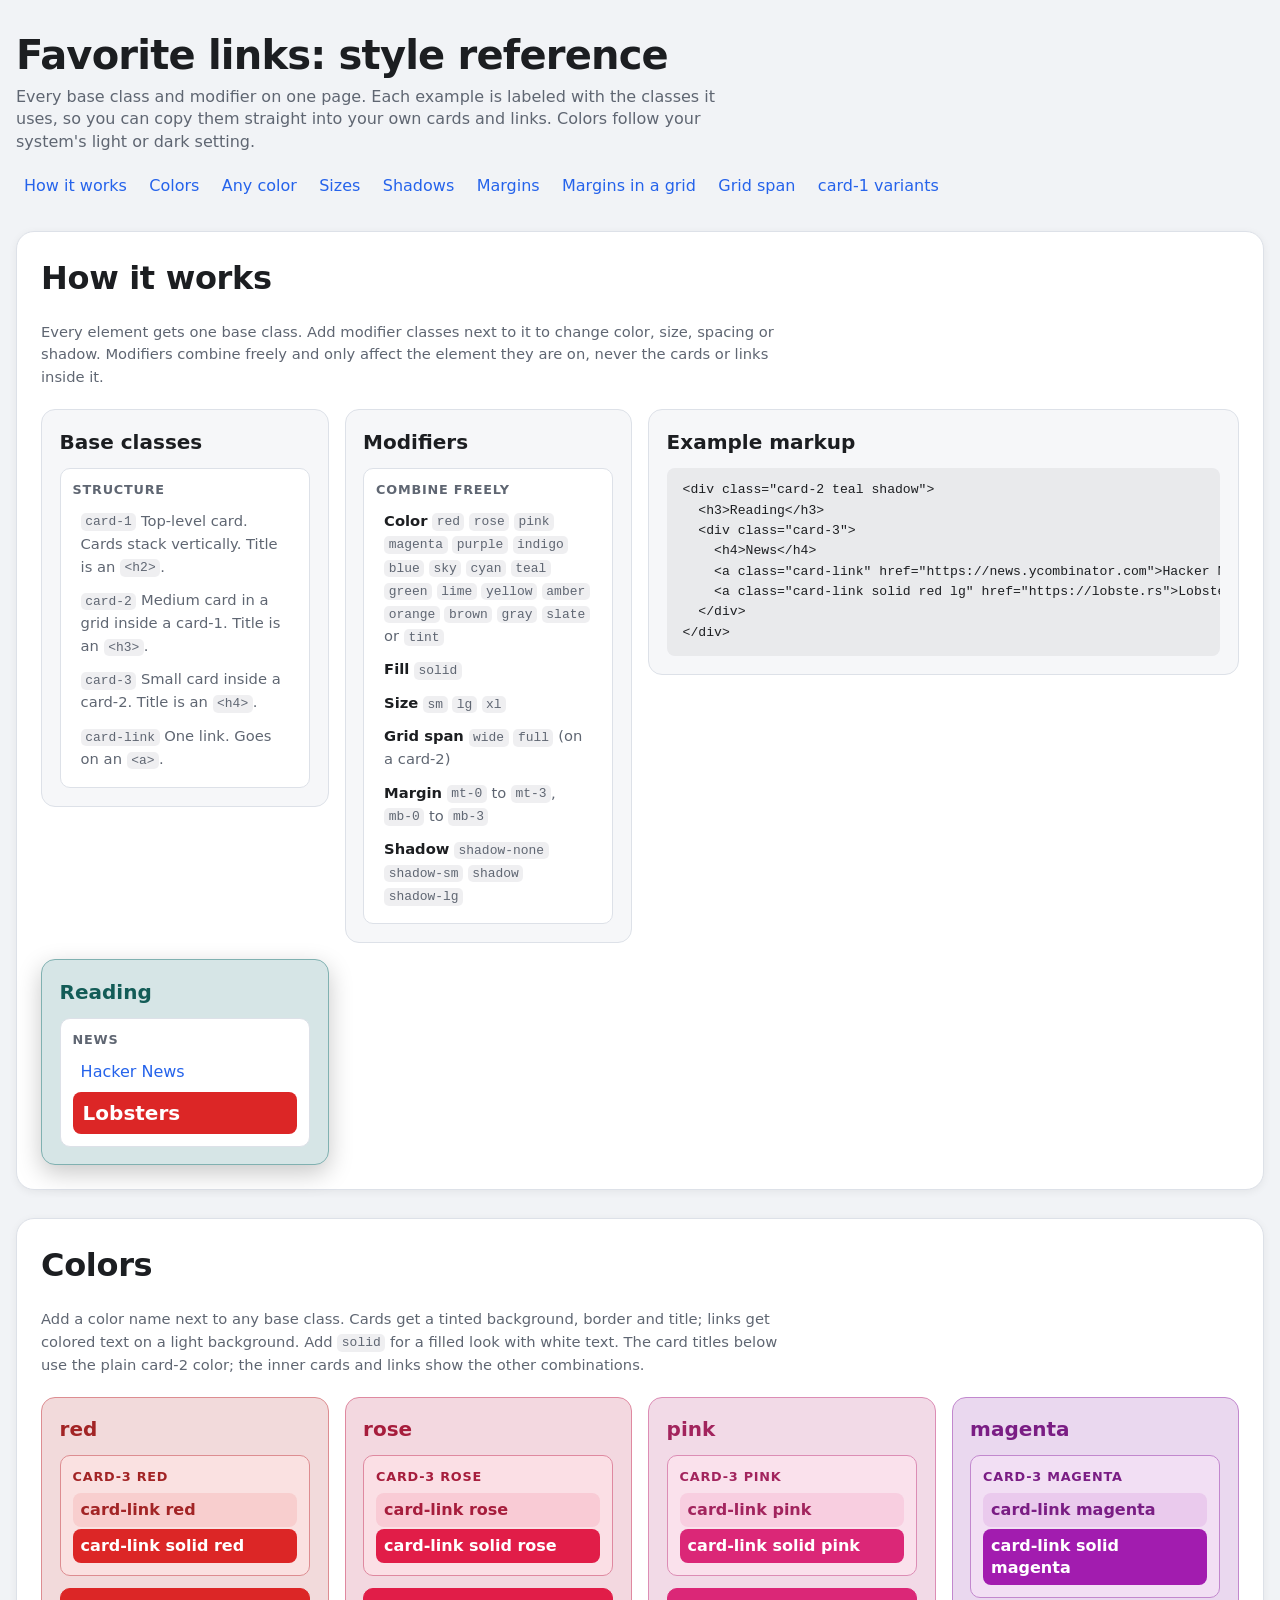
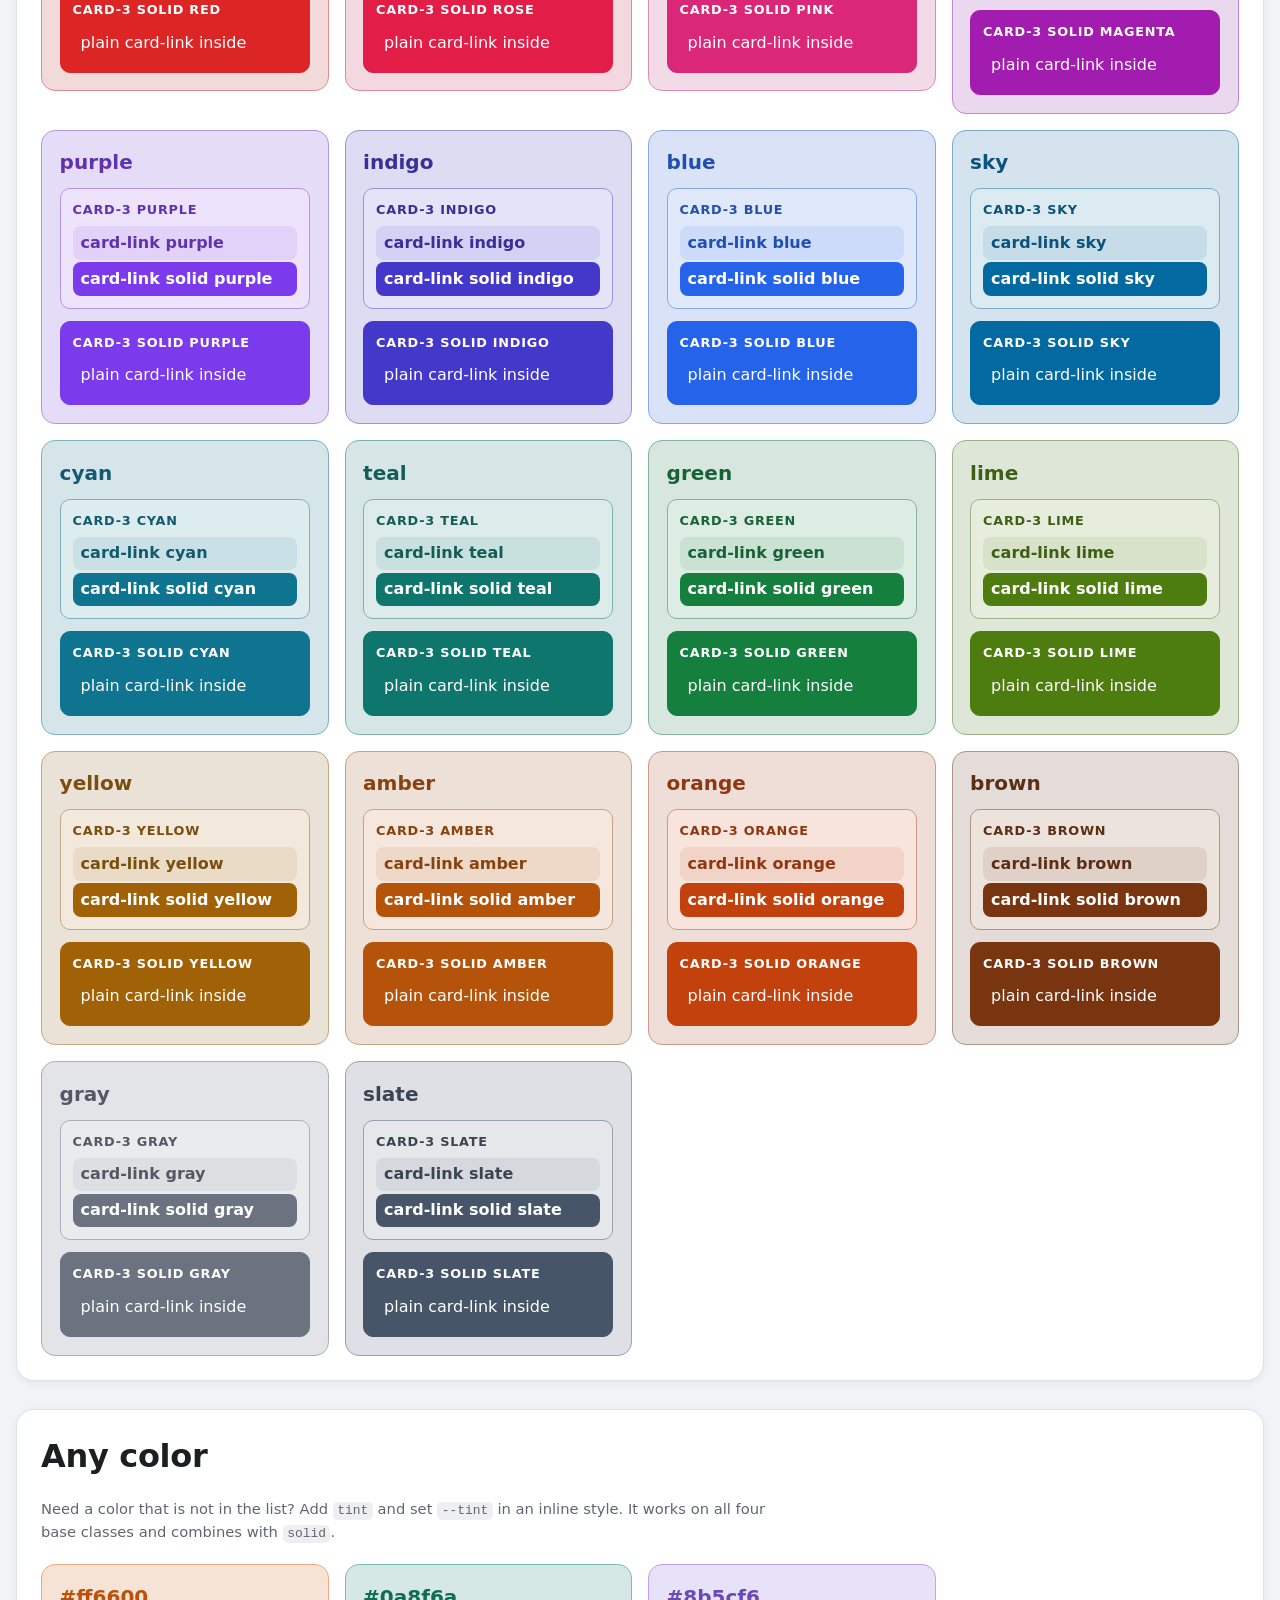
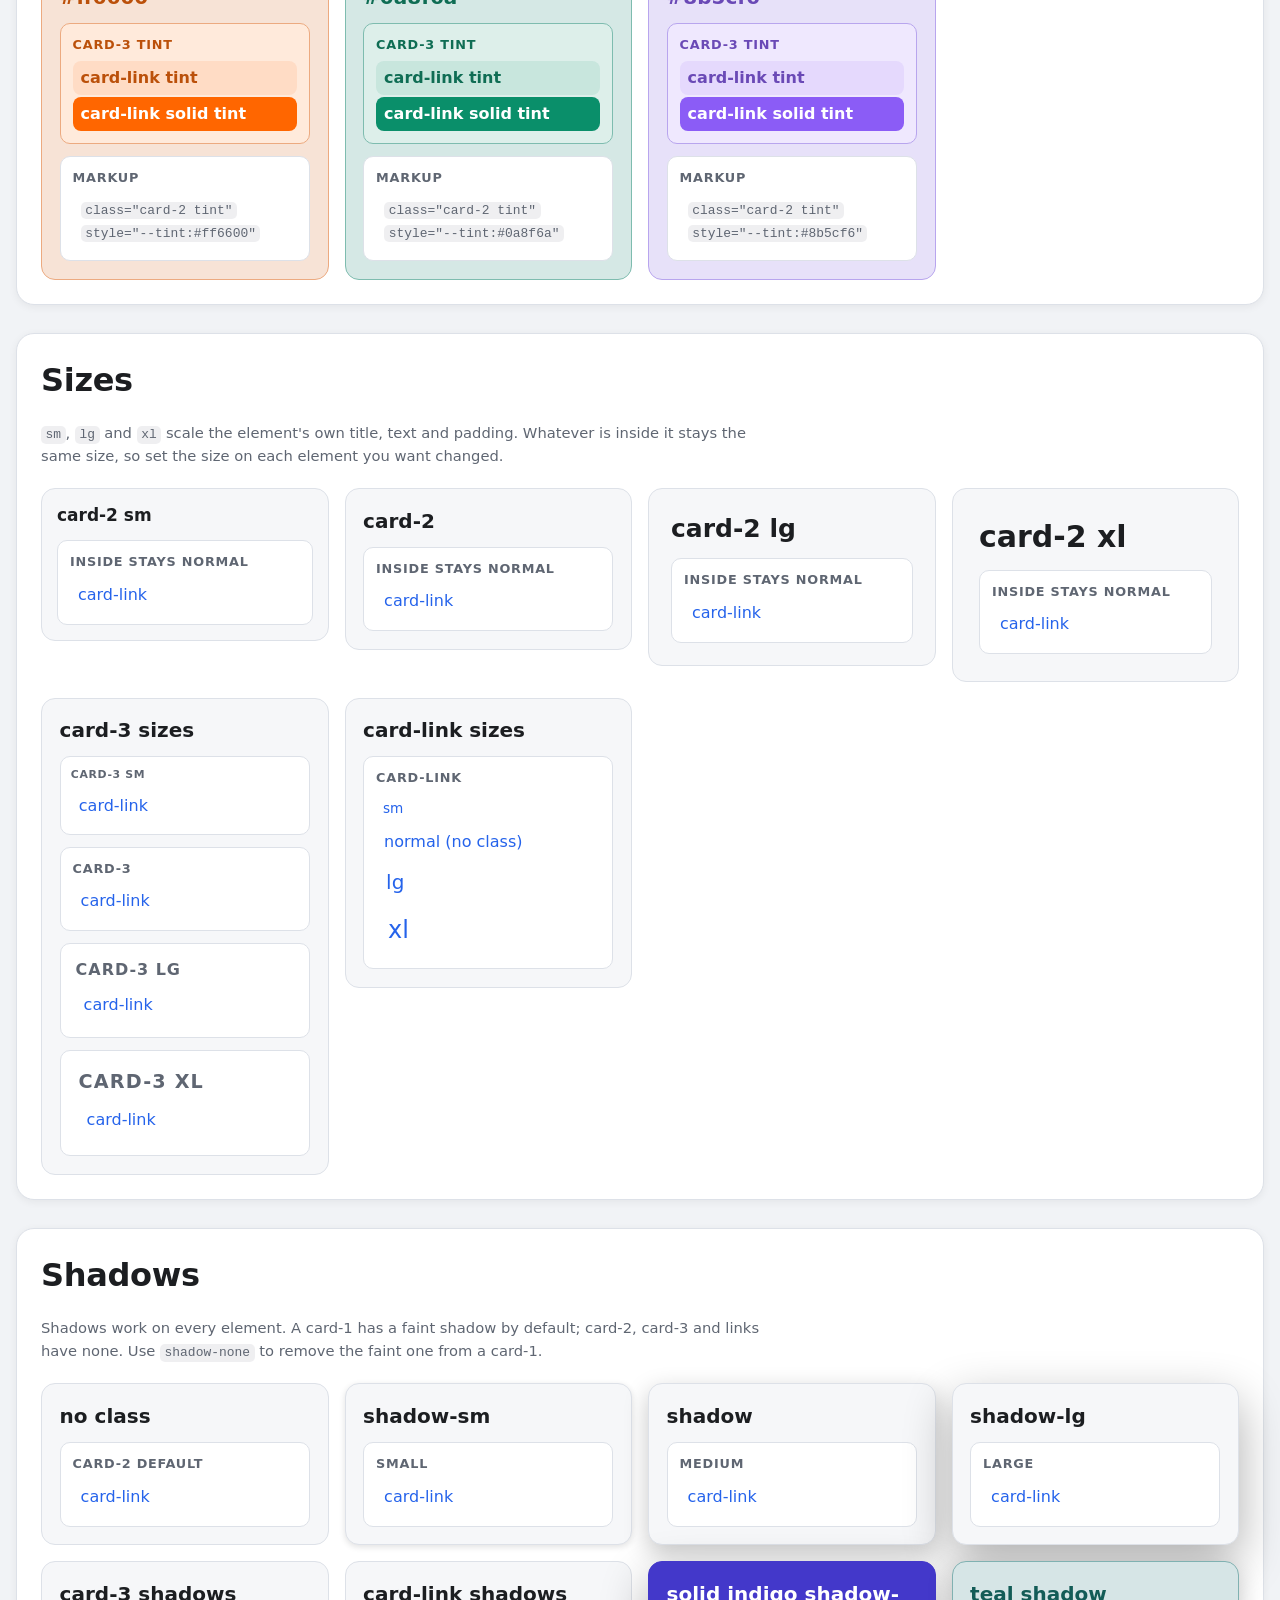
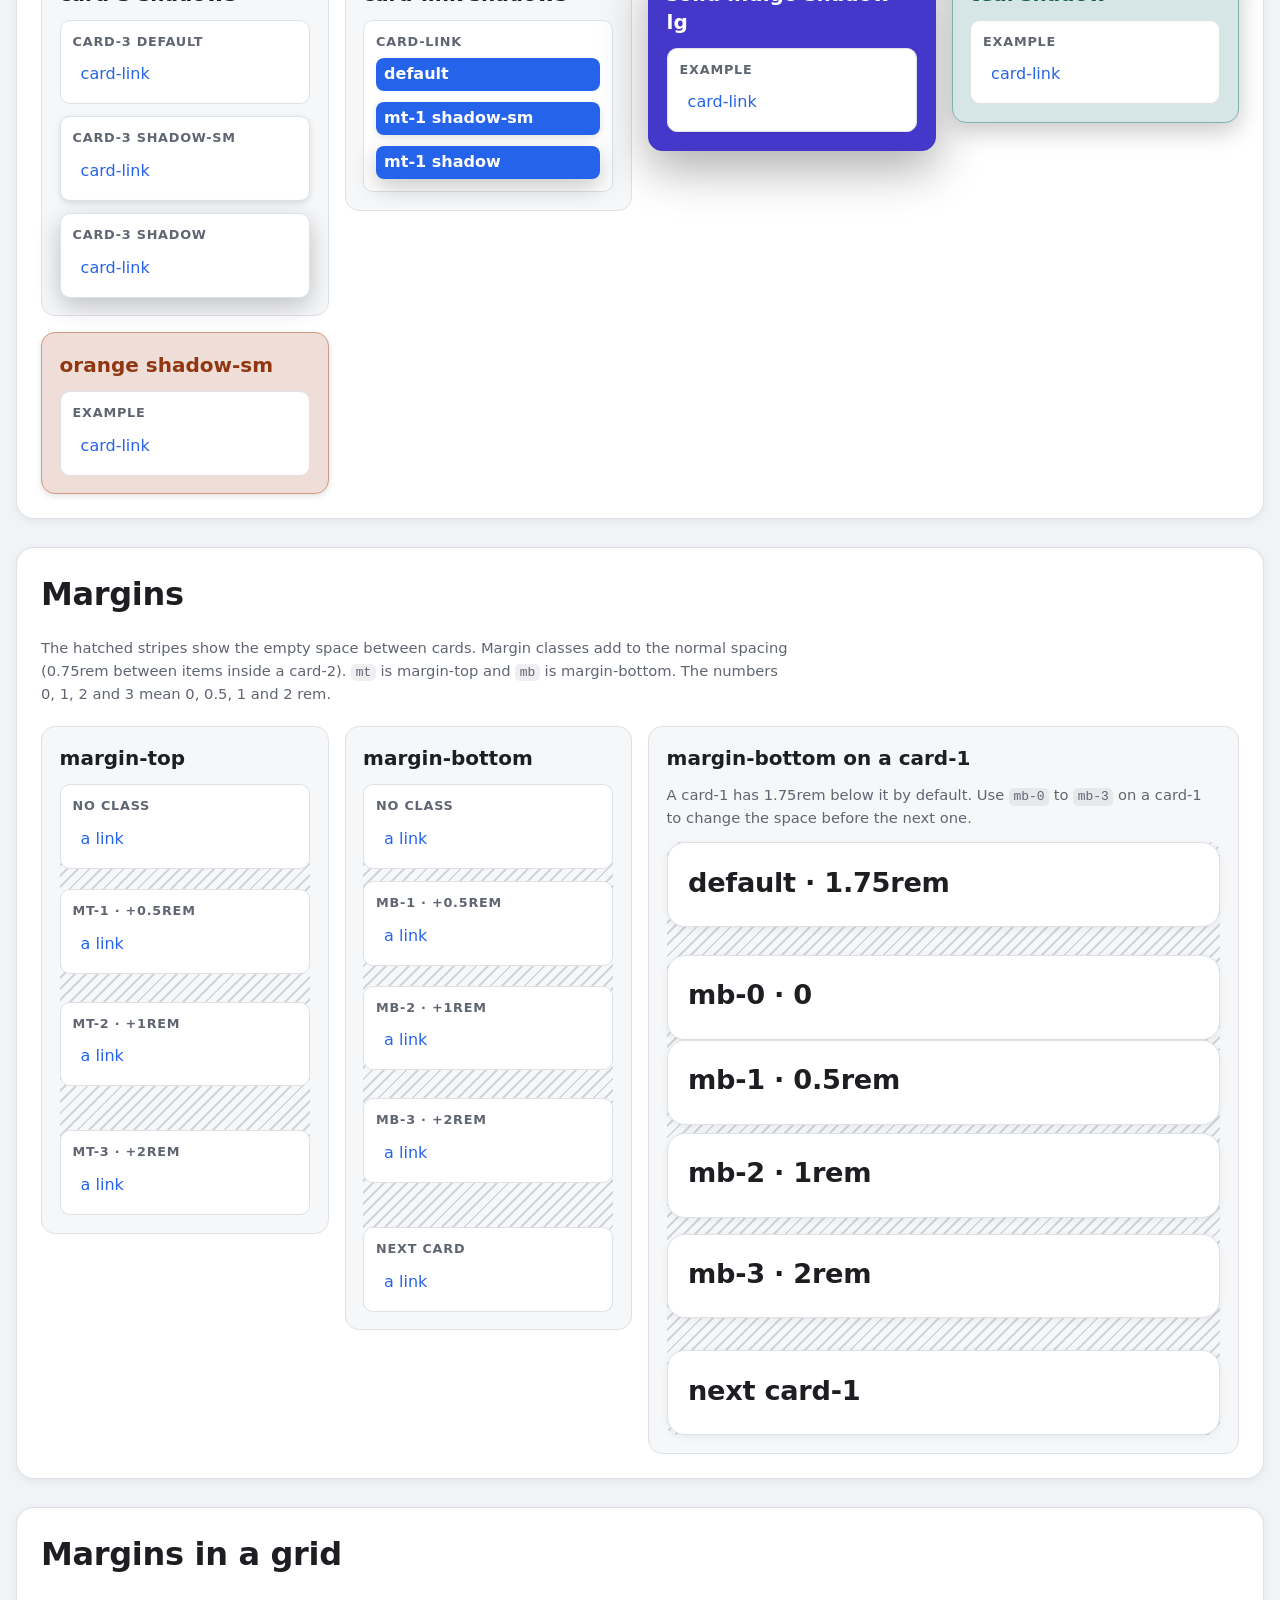
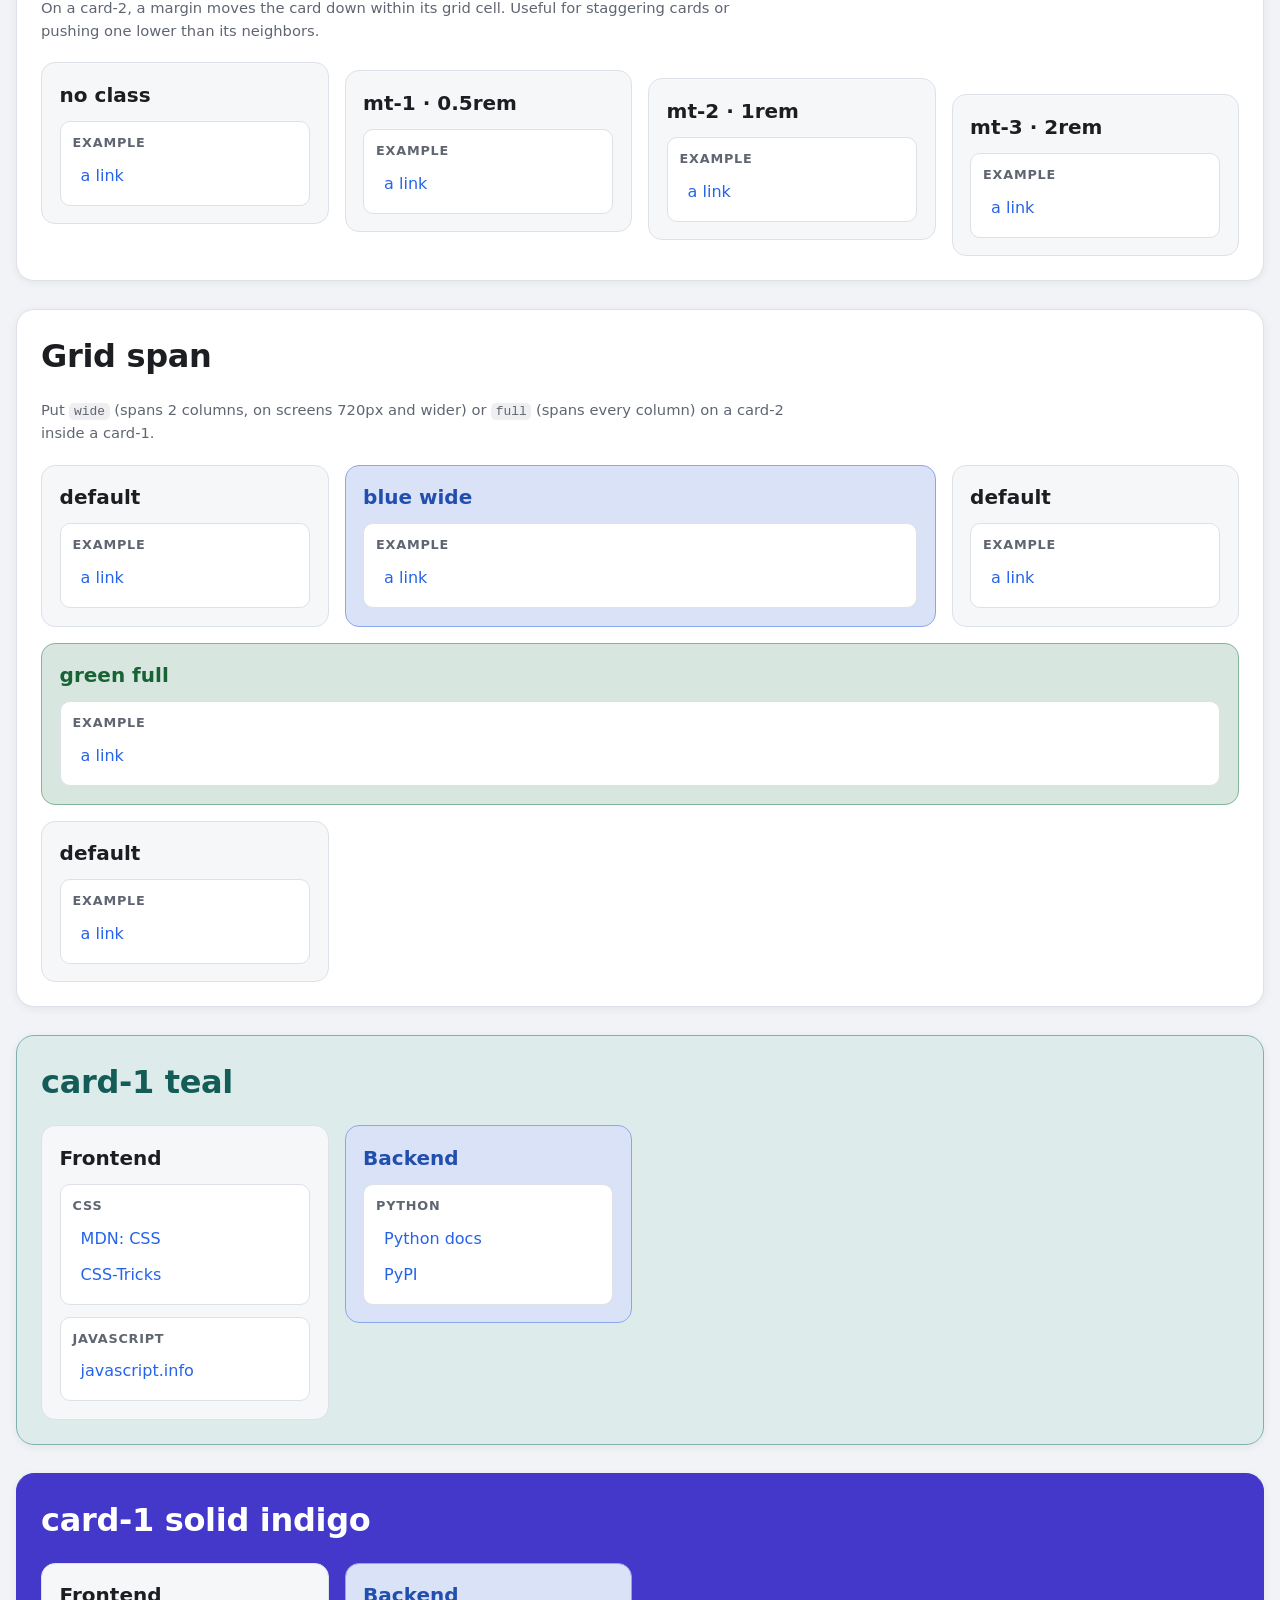
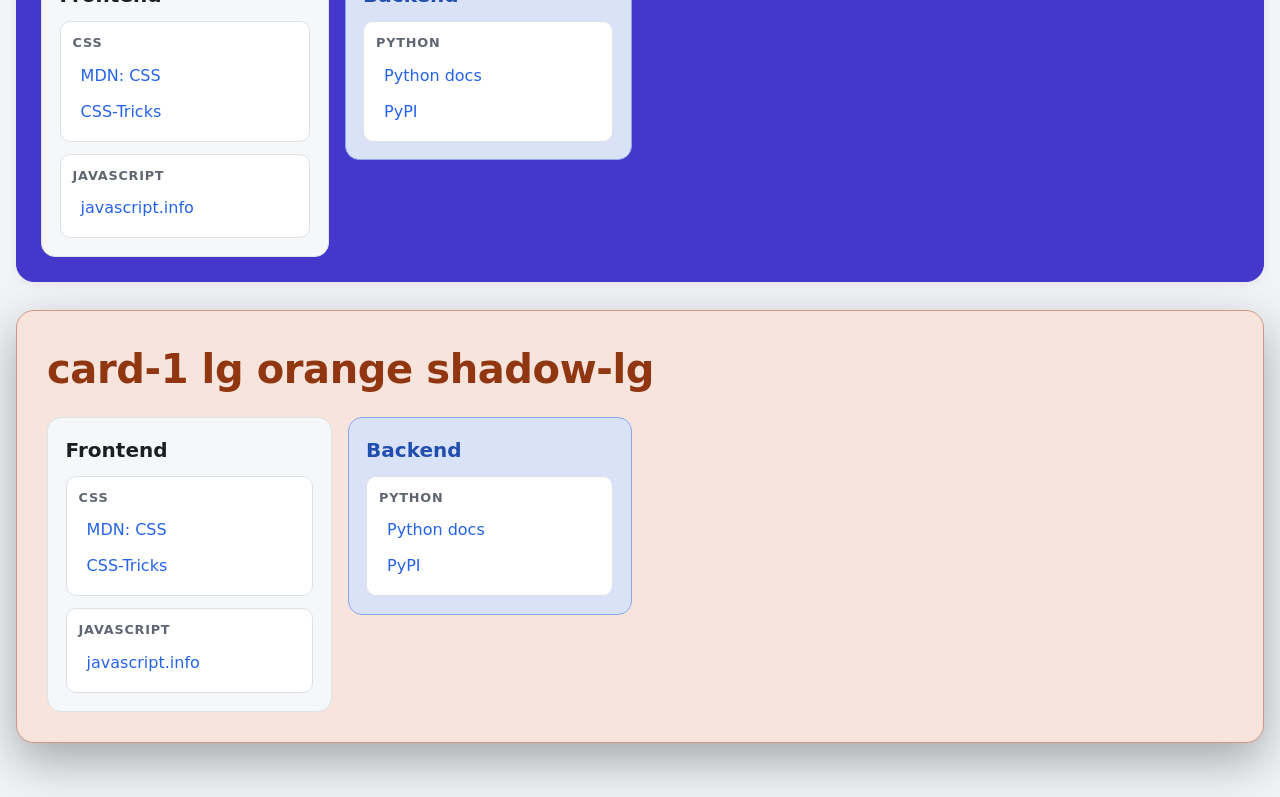
==== favorite-links-reference.html @ 11bfa33e "Initial files" ====
<!DOCTYPE html>
<html lang="en">
<head>
  <meta charset="utf-8">
  <meta name="viewport" content="width=device-width, initial-scale=1">
  <title>Favorite Links: Style Reference</title>

  <style>
    /* ==========================================================
       Favorite links
       ----------------------------------------------------------
       BASE CLASSES
         .card-1     big card, stacked vertically, large title
         .card-2     medium card, in a grid inside a .card-1
         .card-3     small card, inside a .card-2
         .card-link  an individual link (put it on an <a>)

       Titles are plain headings placed directly inside each card:
         .card-1 > h2     .card-2 > h3     .card-3 > h4

       MODIFIERS: add them next to a base class (work on all 4
       base classes unless noted; combine as many as you like)

         Color    red rose pink magenta purple indigo blue sky cyan teal
                  green lime yellow amber orange brown gray slate
                  or "tint" plus style="--tint:#ff6600" for any color
         Fill     solid       filled with the color, white text
         Size     sm lg xl    scales the element's own text/padding
                              (not the things inside it)
         Layout   wide        spans 2 grid columns  (.card-2)
                  full        spans all grid columns (.card-2)
         Margin   mt-0 mt-1 mt-2 mt-3    margin-top    (0 / .5 / 1 / 2 rem)
                  mb-0 mb-1 mb-2 mb-3    margin-bottom
         Shadow   shadow-sm shadow shadow-lg    small / medium / large drop shadow
                  shadow-none                   removes the shadow (card-1 has a faint one)

       Examples:
         <div class="card-2 green wide"> ... </div>
         <a class="card-link red solid lg" href="...">Link</a>
         <a class="card-link tint" style="--tint:#ff6600" href="...">Link</a>
       ========================================================== */

    :root {
      --page-bg: #f1f3f6;
      --text: #1c1e21;
      --muted: #5f6672;
      --accent: #2563eb;          /* link color */
      --accent-solid: #2563eb;    /* default fill color for .solid */

      --card-1-bg: #ffffff;
      --card-2-bg: #f6f7f9;
      --card-3-bg: #ffffff;
      --border: #dde1e8;

      --radius: 14px;
      --gap: 1rem;
      --shadow-k: 1;              /* shadow strength (raised in dark mode) */
    }

    @media (prefers-color-scheme: dark) {
      :root {
        --page-bg: #111317;
        --text: #e8eaed;
        --muted: #9aa1ad;
        --accent: #7aa7ff;

        --card-1-bg: #1a1d23;
        --card-2-bg: #22262e;
        --card-3-bg: #2a2f38;
        --border: #343a45;
        --shadow-k: 2;
      }
    }

    /* Basic page setup (optional, remove if you already style these) */
    body {
      max-width: 1700px;
      margin: 0 auto;
      padding: 2rem 1rem;
      background: var(--page-bg);
      color: var(--text);
      font-family: system-ui, -apple-system, "Segoe UI", Roboto, sans-serif;
      line-height: 1.4;
    }

    /* ==========================================================
       Per-element settings. Each element starts neutral (no tint)
       and the modifiers further down change these values, so a
       colored card never colors the cards inside it.
         --tint   the color            --k       1 = tinted, 0 = not
         --s      size scale           --tint-fg readable text version of the tint
       ========================================================== */
    .card-1, .card-2, .card-3, .card-link {
      --tint: var(--accent-solid);
      --tint-fg: color-mix(in srgb, var(--tint) 70%, var(--text));
      --k: 0;
      --bg-mix: 14%;
      --border-mix: 45%;
      --s: 1;
    }

    /* dark mode: lighten tinted text so every color keeps good contrast (WCAG AA) */
    @media (prefers-color-scheme: dark) {
      .card-1, .card-2, .card-3, .card-link {
        --tint-fg: color-mix(in srgb, var(--tint) 45%, var(--text));
      }
    }

    /* ---------- Level 1: big cards, stacked vertically ---------- */
    .card-1 {
      --surface: var(--card-1-bg);
      display: grid;                                   /* its .card-2 children form a grid */
      grid-template-columns: repeat(auto-fill, minmax(min(260px, 100%), 1fr));
      gap: var(--gap);
      align-items: start;
      margin-bottom: 1.75rem;                          /* vertical spacing between level-1 cards */
      padding: calc(1.5rem * var(--s));
      background: color-mix(in srgb, var(--tint) calc(var(--k) * var(--bg-mix)), var(--surface));
      border: 1px solid color-mix(in srgb, var(--tint) calc(var(--k) * var(--border-mix)), var(--border));
      border-radius: calc(var(--radius) + 4px);
      box-shadow: 0 2px 8px rgb(0 0 0 / 0.06);
    }

    .card-1 > h2 {
      grid-column: 1 / -1;                             /* title spans the full width */
      margin: 0 0 0.25rem;
      font-size: calc(2rem * var(--s));
      font-weight: 700;
      letter-spacing: -0.01em;
      color: color-mix(in srgb, var(--tint-fg) calc(var(--k) * 100%), var(--text));
    }

    /* ---------- Level 2: medium cards, in a grid ---------- */
    .card-2 {
      --surface: var(--card-2-bg);
      display: flex;
      flex-direction: column;
      gap: 0.75rem;
      padding: calc(1.1rem * var(--s));
      background: color-mix(in srgb, var(--tint) calc(var(--k) * var(--bg-mix)), var(--surface));
      border: 1px solid color-mix(in srgb, var(--tint) calc(var(--k) * var(--border-mix)), var(--border));
      border-radius: var(--radius);
    }

    .card-2 > h3 {
      margin: 0;
      font-size: calc(1.25rem * var(--s));
      font-weight: 600;
      color: color-mix(in srgb, var(--tint-fg) calc(var(--k) * 100%), var(--text));
    }

    /* ---------- Level 3: small cards ---------- */
    .card-3 {
      --surface: var(--card-3-bg);
      display: flex;
      flex-direction: column;
      gap: 0.15rem;
      padding: calc(0.75rem * var(--s));
      background: color-mix(in srgb, var(--tint) calc(var(--k) * var(--bg-mix)), var(--surface));
      border: 1px solid color-mix(in srgb, var(--tint) calc(var(--k) * var(--border-mix)), var(--border));
      border-radius: calc(var(--radius) - 4px);
    }

    .card-3 > h4 {
      margin: 0 0 0.3rem;
      font-size: calc(0.8rem * var(--s));
      font-weight: 600;
      letter-spacing: 0.06em;
      text-transform: uppercase;
      color: color-mix(in srgb, var(--tint-fg) calc(var(--k) * 100%), var(--muted));
    }

    /* ---------- Individual links ---------- */
    .card-link {
      --bg-mix: 10%;
      display: block;
      padding: calc(0.35rem * var(--s)) calc(0.5rem * var(--s));
      border-radius: 8px;
      font-size: calc(1rem * var(--s));
      font-weight: calc(400 + var(--k) * 200);         /* tinted links are semi-bold */
      color: color-mix(in srgb, var(--tint-fg) calc(var(--k) * 100%), var(--accent));
      background: color-mix(in srgb, var(--tint) calc(var(--k) * var(--bg-mix)), transparent);
      text-decoration: none;
      overflow-wrap: anywhere;
      transition: background-color 0.15s ease;
    }

    .card-link:hover {
      background: color-mix(in srgb, var(--tint) 20%, transparent);
      text-decoration: underline;
    }

    .card-link:focus-visible {
      outline: 2px solid var(--accent);
      outline-offset: 2px;
    }

    /* ==========================================================
       MODIFIERS (keep below the base classes)
       ========================================================== */

    /* ---------- Colors ---------- */
    .red     { --tint: #dc2626; --k: 1; }
    .rose    { --tint: #e11d48; --k: 1; }
    .pink    { --tint: #db2777; --k: 1; }
    .magenta { --tint: #a21caf; --k: 1; }
    .purple  { --tint: #7c3aed; --k: 1; }
    .indigo  { --tint: #4338ca; --k: 1; }
    .blue    { --tint: #2563eb; --k: 1; }
    .sky     { --tint: #0369a1; --k: 1; }
    .cyan    { --tint: #0e7490; --k: 1; }
    .teal    { --tint: #0f766e; --k: 1; }
    .green   { --tint: #15803d; --k: 1; }
    .lime    { --tint: #4d7c0f; --k: 1; }
    .yellow  { --tint: #a16207; --k: 1; }
    .amber   { --tint: #b45309; --k: 1; }
    .orange  { --tint: #c2410c; --k: 1; }
    .brown   { --tint: #78350f; --k: 1; }
    .gray    { --tint: #6b7280; --k: 1; }
    .slate   { --tint: #475569; --k: 1; }
    .tint    { --k: 1; }                                /* use with style="--tint:#rrggbb" */

    /* ---------- Solid fill (white text) ---------- */
    .solid {
      --k: 1;
      --bg-mix: 100%;
      --border-mix: 100%;
    }

    .solid > h2,
    .solid > h3,
    .solid > h4 {
      color: #fff;
    }

    .card-link.solid {
      color: #fff;
    }

    .card-link.solid:hover {
      background: color-mix(in srgb, var(--tint) 85%, black);
      text-decoration: none;
    }

    /* plain links inside a solid card turn white so they stay readable */
    .solid > .card-link:not(.solid) {
      color: #fff;
    }

    .solid > .card-link:not(.solid):hover {
      background: rgb(255 255 255 / 0.2);
    }

    /* ---------- Sizes ---------- */
    .sm { --s: 0.85; }
    .lg { --s: 1.25; }
    .xl { --s: 1.5; }

    /* ---------- Grid layout (for .card-2 inside .card-1) ---------- */
    .full { grid-column: 1 / -1; }

    @media (min-width: 720px) {
      .wide { grid-column: span 2; }
    }

    /* ---------- Margins ---------- */
    .mt-0 { margin-top: 0; }
    .mt-1 { margin-top: 0.5rem; }
    .mt-2 { margin-top: 1rem; }
    .mt-3 { margin-top: 2rem; }

    .mb-0 { margin-bottom: 0; }
    .mb-1 { margin-bottom: 0.5rem; }
    .mb-2 { margin-bottom: 1rem; }
    .mb-3 { margin-bottom: 2rem; }

    /* ---------- Shadows ---------- */
    .shadow-none { box-shadow: none; }
    .shadow-sm   { box-shadow: 0 2px 6px  rgb(0 0 0 / calc(0.12 * var(--shadow-k))); }
    .shadow      { box-shadow: 0 8px 24px rgb(0 0 0 / calc(0.22 * var(--shadow-k))); }
    .shadow-lg   { box-shadow: 0 18px 48px rgb(0 0 0 / calc(0.32 * var(--shadow-k))); }

    /* ==========================================================
       Reference-page-only styles (NOT part of favorite-links.css)
       ========================================================== */
    .ref-header { margin: 0 0 1.75rem; }
    .ref-header h1 { margin: 0 0 0.5rem; font-size: 2.5rem; font-weight: 800; letter-spacing: -0.02em; line-height: 1.15; }
    .ref-header p { margin: 0 0 1rem; max-width: 72ch; color: var(--muted); }
    .ref-nav { display: flex; flex-wrap: wrap; gap: 0.4rem; }
    .ref-nav .card-link { display: inline-block; }
    .card-1[id] { scroll-margin-top: 1rem; }

    code {
      font-family: ui-monospace, SFMono-Regular, Menlo, Consolas, monospace;
      font-size: 0.88em;
      padding: 0.1em 0.35em;
      border-radius: 5px;
      white-space: nowrap;                       /* never break a class name across lines */
      background: color-mix(in srgb, currentColor 10%, transparent);
    }
    .ref-note { margin: 0; font-size: 0.92rem; line-height: 1.55; color: var(--muted); }
    .ref-note strong { color: var(--text); }
    .card-1 > .ref-note { grid-column: 1 / -1; margin-bottom: 0.25rem; max-width: 80ch; }
    .card-3 > .ref-note { padding: 0.25rem 0.5rem; }
    .ref-pre {
      margin: 0; padding: 0.8rem 1rem; overflow-x: auto;
      font-size: 0.82rem; line-height: 1.55; border-radius: 8px;
      background: color-mix(in srgb, var(--text) 6%, transparent);
    }
    .ref-pre code { padding: 0; background: none; font-size: inherit; white-space: pre; }

    /* Hatched stripes make the empty space (margins and gaps) visible */
    .ref-stack {
      display: flex; flex-direction: column; gap: 0.75rem; border-radius: 10px;
      background: repeating-linear-gradient(135deg,
        color-mix(in srgb, var(--text) 16%, transparent) 0 2px, transparent 2px 8px);
    }
    .ref-stack.flush { gap: 0; }
  </style>
</head>
<body>

  <header class="ref-header">
    <h1>Favorite links: style reference</h1>
    <p>Every base class and modifier on one page. Each example is labeled with the classes it uses, so you can copy them straight into your own cards and links. Colors follow your system's light or dark setting.</p>
    <nav class="ref-nav">
      <a class="card-link" href="#how">How it works</a><a class="card-link" href="#colors">Colors</a><a class="card-link" href="#custom">Any color</a><a class="card-link" href="#sizes">Sizes</a><a class="card-link" href="#shadows">Shadows</a><a class="card-link" href="#margins">Margins</a><a class="card-link" href="#grid-margins">Margins in a grid</a><a class="card-link" href="#layout">Grid span</a><a class="card-link" href="#card1">card-1 variants</a>
    </nav>
  </header>

  <div class="card-1" id="how">
    <h2>How it works</h2>
    <p class="ref-note">Every element gets one base class. Add modifier classes next to it to change color, size, spacing or shadow. Modifiers combine freely and only affect the element they are on, never the cards or links inside it.</p>

    <div class="card-2">
      <h3>Base classes</h3>
      <div class="card-3">
        <h4>Structure</h4>
        <p class="ref-note"><code>card-1</code> Top-level card. Cards stack vertically. Title is an <code>&lt;h2&gt;</code>.</p>
        <p class="ref-note"><code>card-2</code> Medium card in a grid inside a card-1. Title is an <code>&lt;h3&gt;</code>.</p>
        <p class="ref-note"><code>card-3</code> Small card inside a card-2. Title is an <code>&lt;h4&gt;</code>.</p>
        <p class="ref-note"><code>card-link</code> One link. Goes on an <code>&lt;a&gt;</code>.</p>
      </div>
    </div>

    <div class="card-2">
      <h3>Modifiers</h3>
      <div class="card-3">
        <h4>Combine freely</h4>
        <p class="ref-note"><strong>Color</strong> <code>red</code> <code>rose</code> <code>pink</code> <code>magenta</code> <code>purple</code> <code>indigo</code> <code>blue</code> <code>sky</code> <code>cyan</code> <code>teal</code> <code>green</code> <code>lime</code> <code>yellow</code> <code>amber</code> <code>orange</code> <code>brown</code> <code>gray</code> <code>slate</code> or <code>tint</code></p>
        <p class="ref-note"><strong>Fill</strong> <code>solid</code></p>
        <p class="ref-note"><strong>Size</strong> <code>sm</code> <code>lg</code> <code>xl</code></p>
        <p class="ref-note"><strong>Grid span</strong> <code>wide</code> <code>full</code> (on a card-2)</p>
        <p class="ref-note"><strong>Margin</strong> <code>mt-0</code> to <code>mt-3</code>, <code>mb-0</code> to <code>mb-3</code></p>
        <p class="ref-note"><strong>Shadow</strong> <code>shadow-none</code> <code>shadow-sm</code> <code>shadow</code> <code>shadow-lg</code></p>
      </div>
    </div>

    <div class="card-2 wide">
      <h3>Example markup</h3>
      <pre class="ref-pre"><code>&lt;div class="card-2 teal shadow"&gt;
  &lt;h3&gt;Reading&lt;/h3&gt;
  &lt;div class="card-3"&gt;
    &lt;h4&gt;News&lt;/h4&gt;
    &lt;a class="card-link" href="https://news.ycombinator.com"&gt;Hacker News&lt;/a&gt;
    &lt;a class="card-link solid red lg" href="https://lobste.rs"&gt;Lobsters&lt;/a&gt;
  &lt;/div&gt;
&lt;/div&gt;</code></pre>
    </div>

    <div class="card-2 teal shadow">
      <h3>Reading</h3>
      <div class="card-3">
        <h4>News</h4>
        <a class="card-link" href="#">Hacker News</a>
        <a class="card-link solid red lg" href="#">Lobsters</a>
      </div>
    </div>
  </div>

  <div class="card-1" id="colors">
    <h2>Colors</h2>
    <p class="ref-note">Add a color name next to any base class. Cards get a tinted background, border and title; links get colored text on a light background. Add <code>solid</code> for a filled look with white text. The card titles below use the plain card-2 color; the inner cards and links show the other combinations.</p>
    <div class="card-2 red">
      <h3>red</h3>
      <div class="card-3 red">
        <h4>card-3 red</h4>
        <a class="card-link red" href="#">card-link red</a>
        <a class="card-link solid red" href="#">card-link solid red</a>
      </div>
      <div class="card-3 solid red">
        <h4>card-3 solid red</h4>
        <a class="card-link" href="#">plain card-link inside</a>
      </div>
    </div><div class="card-2 rose">
      <h3>rose</h3>
      <div class="card-3 rose">
        <h4>card-3 rose</h4>
        <a class="card-link rose" href="#">card-link rose</a>
        <a class="card-link solid rose" href="#">card-link solid rose</a>
      </div>
      <div class="card-3 solid rose">
        <h4>card-3 solid rose</h4>
        <a class="card-link" href="#">plain card-link inside</a>
      </div>
    </div><div class="card-2 pink">
      <h3>pink</h3>
      <div class="card-3 pink">
        <h4>card-3 pink</h4>
        <a class="card-link pink" href="#">card-link pink</a>
        <a class="card-link solid pink" href="#">card-link solid pink</a>
      </div>
      <div class="card-3 solid pink">
        <h4>card-3 solid pink</h4>
        <a class="card-link" href="#">plain card-link inside</a>
      </div>
    </div><div class="card-2 magenta">
      <h3>magenta</h3>
      <div class="card-3 magenta">
        <h4>card-3 magenta</h4>
        <a class="card-link magenta" href="#">card-link magenta</a>
        <a class="card-link solid magenta" href="#">card-link solid magenta</a>
      </div>
      <div class="card-3 solid magenta">
        <h4>card-3 solid magenta</h4>
        <a class="card-link" href="#">plain card-link inside</a>
      </div>
    </div><div class="card-2 purple">
      <h3>purple</h3>
      <div class="card-3 purple">
        <h4>card-3 purple</h4>
        <a class="card-link purple" href="#">card-link purple</a>
        <a class="card-link solid purple" href="#">card-link solid purple</a>
      </div>
      <div class="card-3 solid purple">
        <h4>card-3 solid purple</h4>
        <a class="card-link" href="#">plain card-link inside</a>
      </div>
    </div><div class="card-2 indigo">
      <h3>indigo</h3>
      <div class="card-3 indigo">
        <h4>card-3 indigo</h4>
        <a class="card-link indigo" href="#">card-link indigo</a>
        <a class="card-link solid indigo" href="#">card-link solid indigo</a>
      </div>
      <div class="card-3 solid indigo">
        <h4>card-3 solid indigo</h4>
        <a class="card-link" href="#">plain card-link inside</a>
      </div>
    </div><div class="card-2 blue">
      <h3>blue</h3>
      <div class="card-3 blue">
        <h4>card-3 blue</h4>
        <a class="card-link blue" href="#">card-link blue</a>
        <a class="card-link solid blue" href="#">card-link solid blue</a>
      </div>
      <div class="card-3 solid blue">
        <h4>card-3 solid blue</h4>
        <a class="card-link" href="#">plain card-link inside</a>
      </div>
    </div><div class="card-2 sky">
      <h3>sky</h3>
      <div class="card-3 sky">
        <h4>card-3 sky</h4>
        <a class="card-link sky" href="#">card-link sky</a>
        <a class="card-link solid sky" href="#">card-link solid sky</a>
      </div>
      <div class="card-3 solid sky">
        <h4>card-3 solid sky</h4>
        <a class="card-link" href="#">plain card-link inside</a>
      </div>
    </div><div class="card-2 cyan">
      <h3>cyan</h3>
      <div class="card-3 cyan">
        <h4>card-3 cyan</h4>
        <a class="card-link cyan" href="#">card-link cyan</a>
        <a class="card-link solid cyan" href="#">card-link solid cyan</a>
      </div>
      <div class="card-3 solid cyan">
        <h4>card-3 solid cyan</h4>
        <a class="card-link" href="#">plain card-link inside</a>
      </div>
    </div><div class="card-2 teal">
      <h3>teal</h3>
      <div class="card-3 teal">
        <h4>card-3 teal</h4>
        <a class="card-link teal" href="#">card-link teal</a>
        <a class="card-link solid teal" href="#">card-link solid teal</a>
      </div>
      <div class="card-3 solid teal">
        <h4>card-3 solid teal</h4>
        <a class="card-link" href="#">plain card-link inside</a>
      </div>
    </div><div class="card-2 green">
      <h3>green</h3>
      <div class="card-3 green">
        <h4>card-3 green</h4>
        <a class="card-link green" href="#">card-link green</a>
        <a class="card-link solid green" href="#">card-link solid green</a>
      </div>
      <div class="card-3 solid green">
        <h4>card-3 solid green</h4>
        <a class="card-link" href="#">plain card-link inside</a>
      </div>
    </div><div class="card-2 lime">
      <h3>lime</h3>
      <div class="card-3 lime">
        <h4>card-3 lime</h4>
        <a class="card-link lime" href="#">card-link lime</a>
        <a class="card-link solid lime" href="#">card-link solid lime</a>
      </div>
      <div class="card-3 solid lime">
        <h4>card-3 solid lime</h4>
        <a class="card-link" href="#">plain card-link inside</a>
      </div>
    </div><div class="card-2 yellow">
      <h3>yellow</h3>
      <div class="card-3 yellow">
        <h4>card-3 yellow</h4>
        <a class="card-link yellow" href="#">card-link yellow</a>
        <a class="card-link solid yellow" href="#">card-link solid yellow</a>
      </div>
      <div class="card-3 solid yellow">
        <h4>card-3 solid yellow</h4>
        <a class="card-link" href="#">plain card-link inside</a>
      </div>
    </div><div class="card-2 amber">
      <h3>amber</h3>
      <div class="card-3 amber">
        <h4>card-3 amber</h4>
        <a class="card-link amber" href="#">card-link amber</a>
        <a class="card-link solid amber" href="#">card-link solid amber</a>
      </div>
      <div class="card-3 solid amber">
        <h4>card-3 solid amber</h4>
        <a class="card-link" href="#">plain card-link inside</a>
      </div>
    </div><div class="card-2 orange">
      <h3>orange</h3>
      <div class="card-3 orange">
        <h4>card-3 orange</h4>
        <a class="card-link orange" href="#">card-link orange</a>
        <a class="card-link solid orange" href="#">card-link solid orange</a>
      </div>
      <div class="card-3 solid orange">
        <h4>card-3 solid orange</h4>
        <a class="card-link" href="#">plain card-link inside</a>
      </div>
    </div><div class="card-2 brown">
      <h3>brown</h3>
      <div class="card-3 brown">
        <h4>card-3 brown</h4>
        <a class="card-link brown" href="#">card-link brown</a>
        <a class="card-link solid brown" href="#">card-link solid brown</a>
      </div>
      <div class="card-3 solid brown">
        <h4>card-3 solid brown</h4>
        <a class="card-link" href="#">plain card-link inside</a>
      </div>
    </div><div class="card-2 gray">
      <h3>gray</h3>
      <div class="card-3 gray">
        <h4>card-3 gray</h4>
        <a class="card-link gray" href="#">card-link gray</a>
        <a class="card-link solid gray" href="#">card-link solid gray</a>
      </div>
      <div class="card-3 solid gray">
        <h4>card-3 solid gray</h4>
        <a class="card-link" href="#">plain card-link inside</a>
      </div>
    </div><div class="card-2 slate">
      <h3>slate</h3>
      <div class="card-3 slate">
        <h4>card-3 slate</h4>
        <a class="card-link slate" href="#">card-link slate</a>
        <a class="card-link solid slate" href="#">card-link solid slate</a>
      </div>
      <div class="card-3 solid slate">
        <h4>card-3 solid slate</h4>
        <a class="card-link" href="#">plain card-link inside</a>
      </div>
    </div>
  </div>

  <div class="card-1" id="custom">
    <h2>Any color</h2>
    <p class="ref-note">Need a color that is not in the list? Add <code>tint</code> and set <code>--tint</code> in an inline style. It works on all four base classes and combines with <code>solid</code>.</p>
    <div class="card-2 tint" style="--tint:#ff6600">
      <h3>#ff6600</h3>
      <div class="card-3 tint" style="--tint:#ff6600">
        <h4>card-3 tint</h4>
        <a class="card-link tint" href="#" style="--tint:#ff6600">card-link tint</a>
        <a class="card-link solid tint" href="#" style="--tint:#ff6600">card-link solid tint</a>
      </div>
      <div class="card-3">
        <h4>Markup</h4>
        <p class="ref-note"><code>class="card-2 tint"</code><br><code>style="--tint:#ff6600"</code></p>
      </div>
    </div><div class="card-2 tint" style="--tint:#0a8f6a">
      <h3>#0a8f6a</h3>
      <div class="card-3 tint" style="--tint:#0a8f6a">
        <h4>card-3 tint</h4>
        <a class="card-link tint" href="#" style="--tint:#0a8f6a">card-link tint</a>
        <a class="card-link solid tint" href="#" style="--tint:#0a8f6a">card-link solid tint</a>
      </div>
      <div class="card-3">
        <h4>Markup</h4>
        <p class="ref-note"><code>class="card-2 tint"</code><br><code>style="--tint:#0a8f6a"</code></p>
      </div>
    </div><div class="card-2 tint" style="--tint:#8b5cf6">
      <h3>#8b5cf6</h3>
      <div class="card-3 tint" style="--tint:#8b5cf6">
        <h4>card-3 tint</h4>
        <a class="card-link tint" href="#" style="--tint:#8b5cf6">card-link tint</a>
        <a class="card-link solid tint" href="#" style="--tint:#8b5cf6">card-link solid tint</a>
      </div>
      <div class="card-3">
        <h4>Markup</h4>
        <p class="ref-note"><code>class="card-2 tint"</code><br><code>style="--tint:#8b5cf6"</code></p>
      </div>
    </div>
  </div>

  <div class="card-1" id="sizes">
    <h2>Sizes</h2>
    <p class="ref-note"><code>sm</code>, <code>lg</code> and <code>xl</code> scale the element's own title, text and padding. Whatever is inside it stays the same size, so set the size on each element you want changed.</p>
    <div class="card-2 sm">
      <h3>card-2 sm</h3>
      <div class="card-3">
        <h4>Inside stays normal</h4>
        <a class="card-link" href="#">card-link</a>
      </div>
    </div><div class="card-2">
      <h3>card-2</h3>
      <div class="card-3">
        <h4>Inside stays normal</h4>
        <a class="card-link" href="#">card-link</a>
      </div>
    </div><div class="card-2 lg">
      <h3>card-2 lg</h3>
      <div class="card-3">
        <h4>Inside stays normal</h4>
        <a class="card-link" href="#">card-link</a>
      </div>
    </div><div class="card-2 xl">
      <h3>card-2 xl</h3>
      <div class="card-3">
        <h4>Inside stays normal</h4>
        <a class="card-link" href="#">card-link</a>
      </div>
    </div>
    <div class="card-2">
      <h3>card-3 sizes</h3>
      <div class="card-3 sm">
        <h4>card-3 sm</h4>
        <a class="card-link" href="#">card-link</a>
      </div>
      <div class="card-3">
        <h4>card-3</h4>
        <a class="card-link" href="#">card-link</a>
      </div>
      <div class="card-3 lg">
        <h4>card-3 lg</h4>
        <a class="card-link" href="#">card-link</a>
      </div>
      <div class="card-3 xl">
        <h4>card-3 xl</h4>
        <a class="card-link" href="#">card-link</a>
      </div>
    </div>
    <div class="card-2">
      <h3>card-link sizes</h3>
      <div class="card-3">
        <h4>card-link</h4>
        <a class="card-link sm" href="#">sm</a>
        <a class="card-link" href="#">normal (no class)</a>
        <a class="card-link lg" href="#">lg</a>
        <a class="card-link xl" href="#">xl</a>
      </div>
    </div>
  </div>

  <div class="card-1" id="shadows">
    <h2>Shadows</h2>
    <p class="ref-note">Shadows work on every element. A card-1 has a faint shadow by default; card-2, card-3 and links have none. Use <code>shadow-none</code> to remove the faint one from a card-1.</p>
    <div class="card-2">
      <h3>no class</h3>
      <div class="card-3">
        <h4>card-2 default</h4>
        <a class="card-link" href="#">card-link</a>
      </div>
    </div><div class="card-2 shadow-sm">
      <h3>shadow-sm</h3>
      <div class="card-3">
        <h4>small</h4>
        <a class="card-link" href="#">card-link</a>
      </div>
    </div><div class="card-2 shadow">
      <h3>shadow</h3>
      <div class="card-3">
        <h4>medium</h4>
        <a class="card-link" href="#">card-link</a>
      </div>
    </div><div class="card-2 shadow-lg">
      <h3>shadow-lg</h3>
      <div class="card-3">
        <h4>large</h4>
        <a class="card-link" href="#">card-link</a>
      </div>
    </div>
    <div class="card-2">
      <h3>card-3 shadows</h3>
      <div class="card-3">
        <h4>card-3 default</h4>
        <a class="card-link" href="#">card-link</a>
      </div>
      <div class="card-3 shadow-sm">
        <h4>card-3 shadow-sm</h4>
        <a class="card-link" href="#">card-link</a>
      </div>
      <div class="card-3 shadow">
        <h4>card-3 shadow</h4>
        <a class="card-link" href="#">card-link</a>
      </div>
    </div>
    <div class="card-2">
      <h3>card-link shadows</h3>
      <div class="card-3">
        <h4>card-link</h4>
        <a class="card-link solid blue" href="#">default</a>
        <a class="card-link solid blue mt-1 shadow-sm" href="#">mt-1 shadow-sm</a>
        <a class="card-link solid blue mt-1 shadow" href="#">mt-1 shadow</a>
      </div>
    </div>
    <div class="card-2 solid indigo shadow-lg">
      <h3>solid indigo shadow-lg</h3>
      <div class="card-3">
        <h4>Example</h4>
        <a class="card-link" href="#">card-link</a>
      </div>
    </div><div class="card-2 teal shadow">
      <h3>teal shadow</h3>
      <div class="card-3">
        <h4>Example</h4>
        <a class="card-link" href="#">card-link</a>
      </div>
    </div><div class="card-2 orange shadow-sm">
      <h3>orange shadow-sm</h3>
      <div class="card-3">
        <h4>Example</h4>
        <a class="card-link" href="#">card-link</a>
      </div>
    </div>
  </div>

  <div class="card-1" id="margins">
    <h2>Margins</h2>
    <p class="ref-note">The hatched stripes show the empty space between cards. Margin classes add to the normal spacing (0.75rem between items inside a card-2). <code>mt</code> is margin-top and <code>mb</code> is margin-bottom. The numbers 0, 1, 2 and 3 mean 0, 0.5, 1 and 2 rem.</p>
    <div class="card-2">
      <h3>margin-top</h3>
      <div class="ref-stack">
        <div class="card-3">
        <h4>no class</h4>
        <a class="card-link" href="#">a link</a>
      </div>
        <div class="card-3 mt-1">
        <h4>mt-1 · +0.5rem</h4>
        <a class="card-link" href="#">a link</a>
      </div>
        <div class="card-3 mt-2">
        <h4>mt-2 · +1rem</h4>
        <a class="card-link" href="#">a link</a>
      </div>
        <div class="card-3 mt-3">
        <h4>mt-3 · +2rem</h4>
        <a class="card-link" href="#">a link</a>
      </div>
      </div>
    </div>
    <div class="card-2">
      <h3>margin-bottom</h3>
      <div class="ref-stack">
        <div class="card-3">
        <h4>no class</h4>
        <a class="card-link" href="#">a link</a>
      </div>
        <div class="card-3 mb-1">
        <h4>mb-1 · +0.5rem</h4>
        <a class="card-link" href="#">a link</a>
      </div>
        <div class="card-3 mb-2">
        <h4>mb-2 · +1rem</h4>
        <a class="card-link" href="#">a link</a>
      </div>
        <div class="card-3 mb-3">
        <h4>mb-3 · +2rem</h4>
        <a class="card-link" href="#">a link</a>
      </div>
        <div class="card-3">
        <h4>next card</h4>
        <a class="card-link" href="#">a link</a>
      </div>
      </div>
    </div>
    <div class="card-2 wide">
      <h3>margin-bottom on a card-1</h3>
      <p class="ref-note">A card-1 has 1.75rem below it by default. Use <code>mb-0</code> to <code>mb-3</code> on a card-1 to change the space before the next one.</p>
      <div class="ref-stack flush">
        <div class="card-1 sm"><h2>default · 1.75rem</h2></div>
        <div class="card-1 sm mb-0"><h2>mb-0 · 0</h2></div>
        <div class="card-1 sm mb-1"><h2>mb-1 · 0.5rem</h2></div>
        <div class="card-1 sm mb-2"><h2>mb-2 · 1rem</h2></div>
        <div class="card-1 sm mb-3"><h2>mb-3 · 2rem</h2></div>
        <div class="card-1 sm mb-0"><h2>next card-1</h2></div>
      </div>
    </div>
  </div>

  <div class="card-1" id="grid-margins">
    <h2>Margins in a grid</h2>
    <p class="ref-note">On a card-2, a margin moves the card down within its grid cell. Useful for staggering cards or pushing one lower than its neighbors.</p>
    <div class="card-2">
      <h3>no class</h3>
      <div class="card-3">
        <h4>Example</h4>
        <a class="card-link" href="#">a link</a>
      </div>
    </div><div class="card-2 mt-1">
      <h3>mt-1 · 0.5rem</h3>
      <div class="card-3">
        <h4>Example</h4>
        <a class="card-link" href="#">a link</a>
      </div>
    </div><div class="card-2 mt-2">
      <h3>mt-2 · 1rem</h3>
      <div class="card-3">
        <h4>Example</h4>
        <a class="card-link" href="#">a link</a>
      </div>
    </div><div class="card-2 mt-3">
      <h3>mt-3 · 2rem</h3>
      <div class="card-3">
        <h4>Example</h4>
        <a class="card-link" href="#">a link</a>
      </div>
    </div>
  </div>

  <div class="card-1" id="layout">
    <h2>Grid span</h2>
    <p class="ref-note">Put <code>wide</code> (spans 2 columns, on screens 720px and wider) or <code>full</code> (spans every column) on a card-2 inside a card-1.</p>
    <div class="card-2">
      <h3>default</h3>
      <div class="card-3">
        <h4>Example</h4>
        <a class="card-link" href="#">a link</a>
      </div>
    </div>
    <div class="card-2 blue wide">
      <h3>blue wide</h3>
      <div class="card-3">
        <h4>Example</h4>
        <a class="card-link" href="#">a link</a>
      </div>
    </div>
    <div class="card-2">
      <h3>default</h3>
      <div class="card-3">
        <h4>Example</h4>
        <a class="card-link" href="#">a link</a>
      </div>
    </div>
    <div class="card-2 green full">
      <h3>green full</h3>
      <div class="card-3">
        <h4>Example</h4>
        <a class="card-link" href="#">a link</a>
      </div>
    </div>
    <div class="card-2">
      <h3>default</h3>
      <div class="card-3">
        <h4>Example</h4>
        <a class="card-link" href="#">a link</a>
      </div>
    </div>
  </div>

  <div class="card-1 teal" id="card1">
    <h2>card-1 teal</h2>
    <div class="card-2">
      <h3>Frontend</h3>
      <div class="card-3">
        <h4>CSS</h4>
        <a class="card-link" href="#">MDN: CSS</a>
        <a class="card-link" href="#">CSS-Tricks</a>
      </div><div class="card-3">
        <h4>JavaScript</h4>
        <a class="card-link" href="#">javascript.info</a>
      </div>
    </div>
    <div class="card-2 blue">
      <h3>Backend</h3>
      <div class="card-3">
        <h4>Python</h4>
        <a class="card-link" href="#">Python docs</a>
        <a class="card-link" href="#">PyPI</a>
      </div>
    </div>
  </div>

  <div class="card-1 solid indigo">
    <h2>card-1 solid indigo</h2>
    <div class="card-2">
      <h3>Frontend</h3>
      <div class="card-3">
        <h4>CSS</h4>
        <a class="card-link" href="#">MDN: CSS</a>
        <a class="card-link" href="#">CSS-Tricks</a>
      </div><div class="card-3">
        <h4>JavaScript</h4>
        <a class="card-link" href="#">javascript.info</a>
      </div>
    </div>
    <div class="card-2 blue">
      <h3>Backend</h3>
      <div class="card-3">
        <h4>Python</h4>
        <a class="card-link" href="#">Python docs</a>
        <a class="card-link" href="#">PyPI</a>
      </div>
    </div>
  </div>

  <div class="card-1 lg orange shadow-lg">
    <h2>card-1 lg orange shadow-lg</h2>
    <div class="card-2">
      <h3>Frontend</h3>
      <div class="card-3">
        <h4>CSS</h4>
        <a class="card-link" href="#">MDN: CSS</a>
        <a class="card-link" href="#">CSS-Tricks</a>
      </div><div class="card-3">
        <h4>JavaScript</h4>
        <a class="card-link" href="#">javascript.info</a>
      </div>
    </div>
    <div class="card-2 blue">
      <h3>Backend</h3>
      <div class="card-3">
        <h4>Python</h4>
        <a class="card-link" href="#">Python docs</a>
        <a class="card-link" href="#">PyPI</a>
      </div>
    </div>
  </div>

  <script>
    // Demo links point to "#": keep them from jumping to the top of the page
    document.addEventListener('click', function (ev) {
      var a = ev.target.closest('a[href="#"]');
      if (a) ev.preventDefault();
    });
  </script>
</body>
</html>
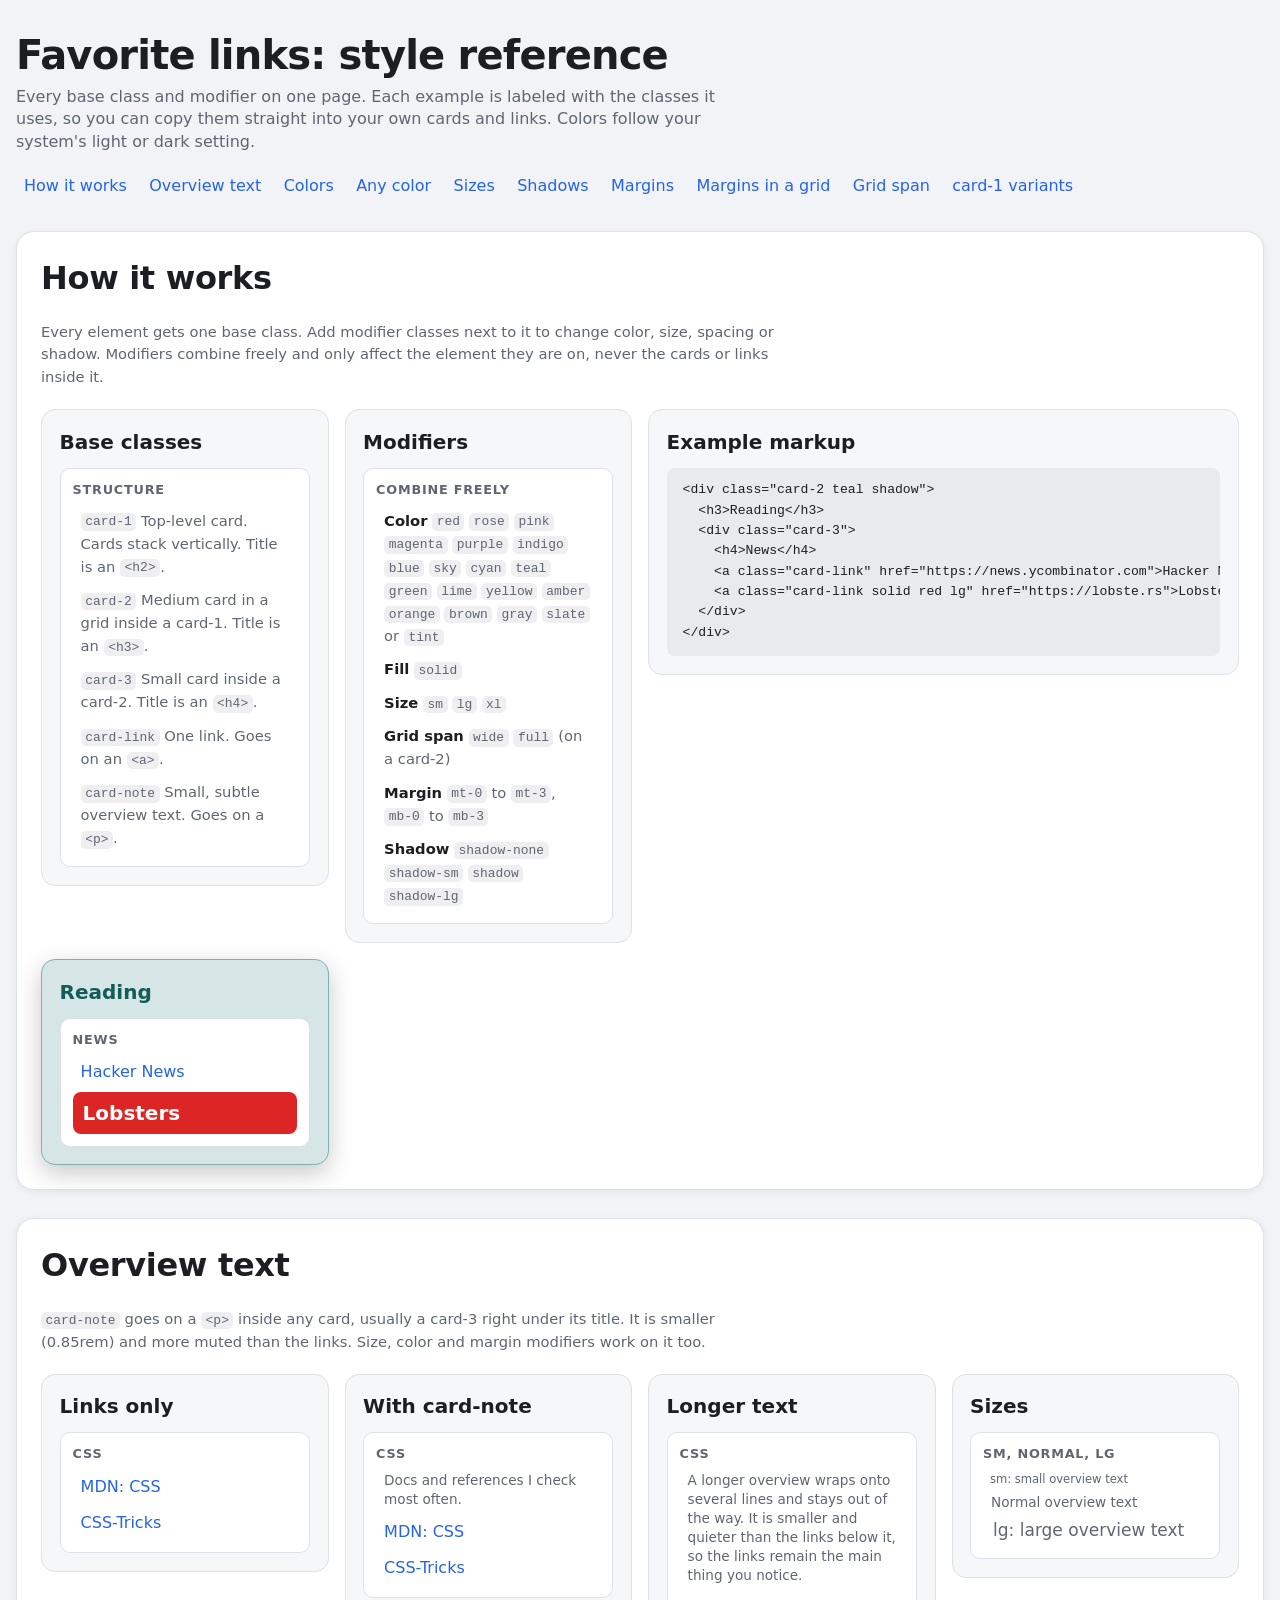
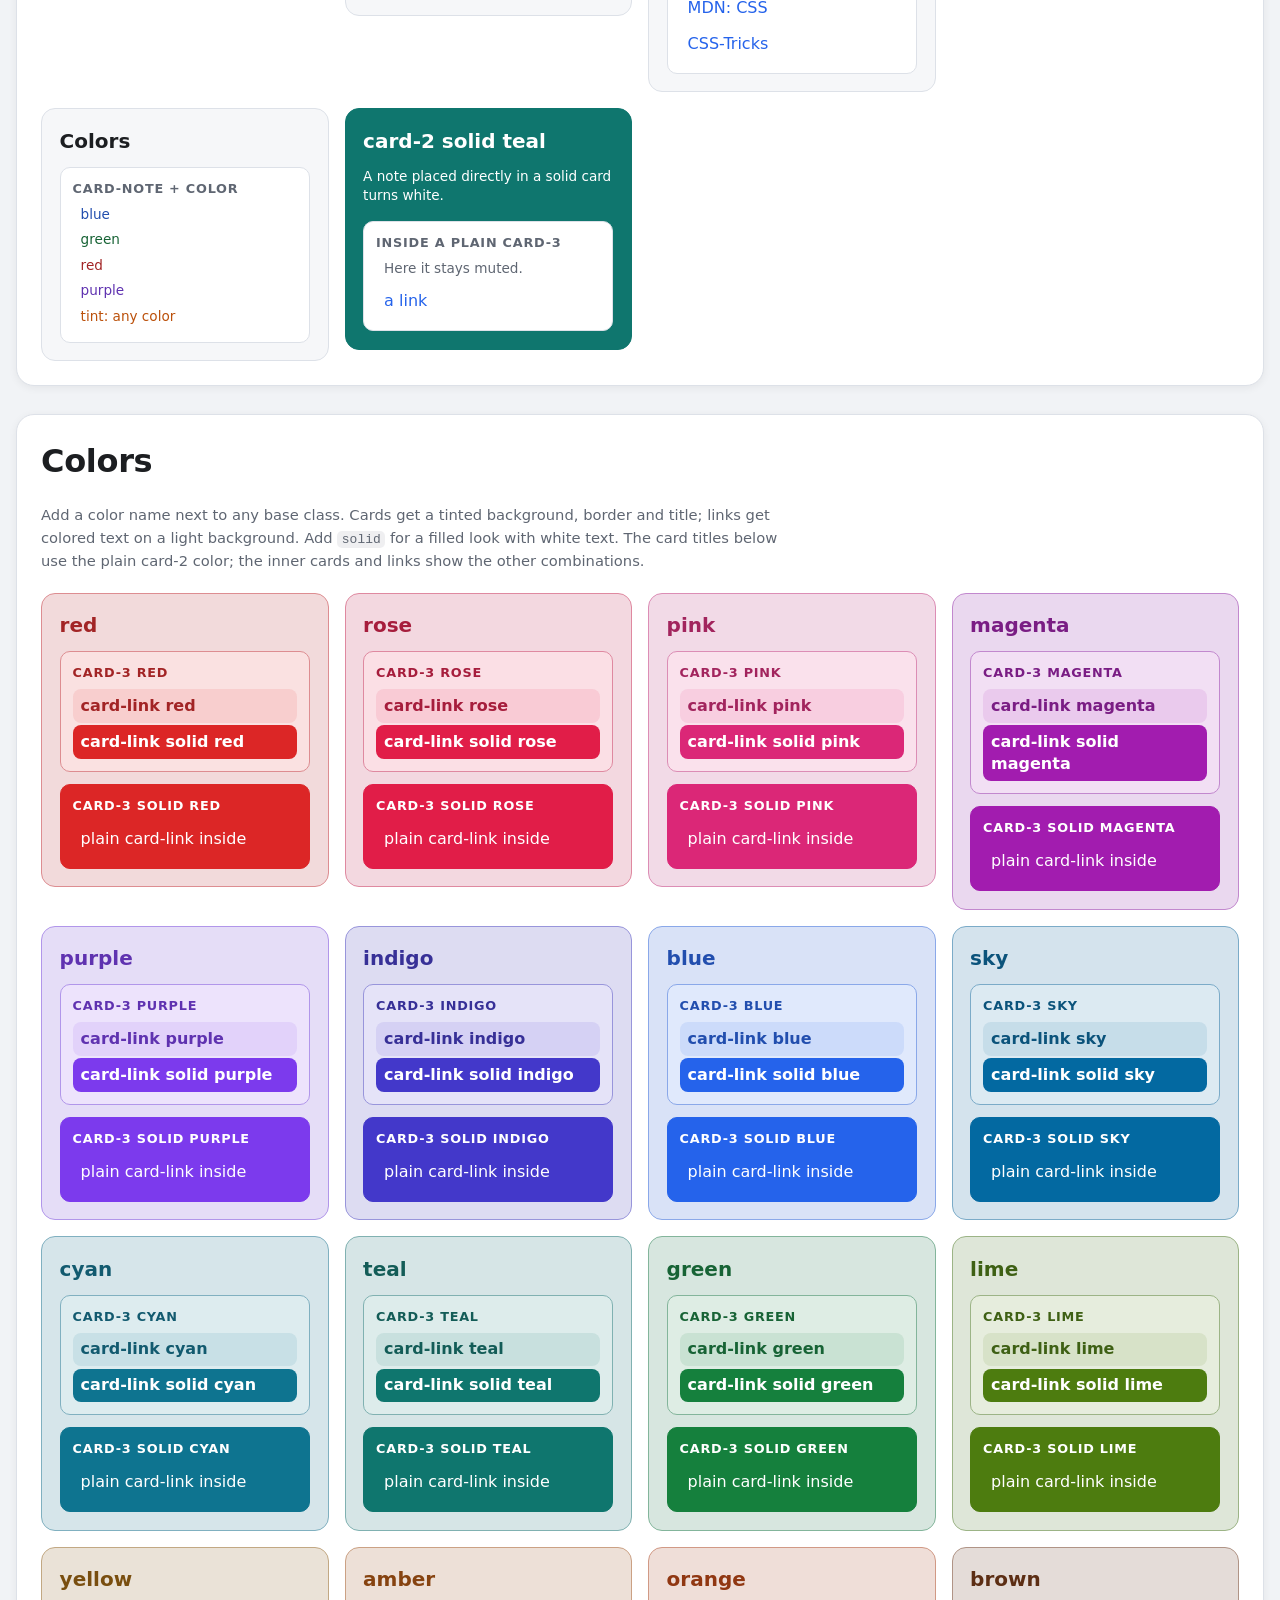
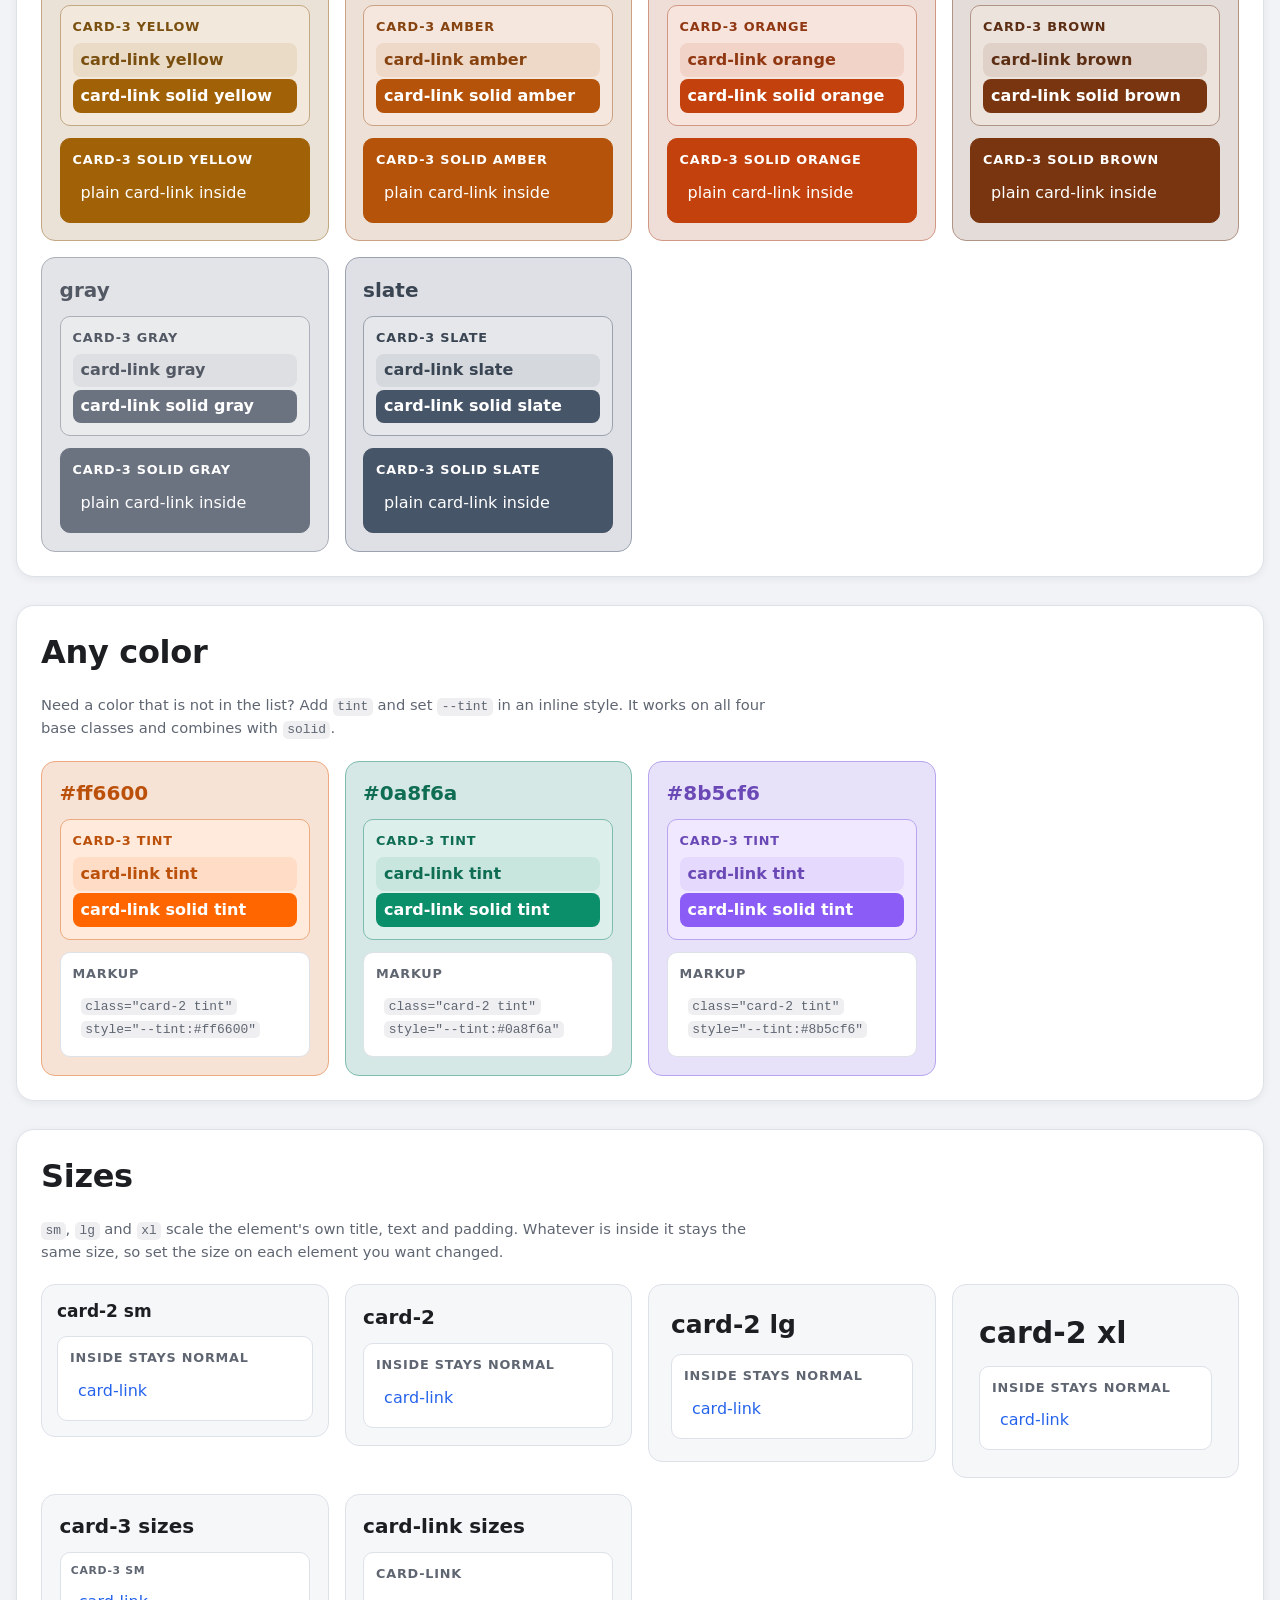
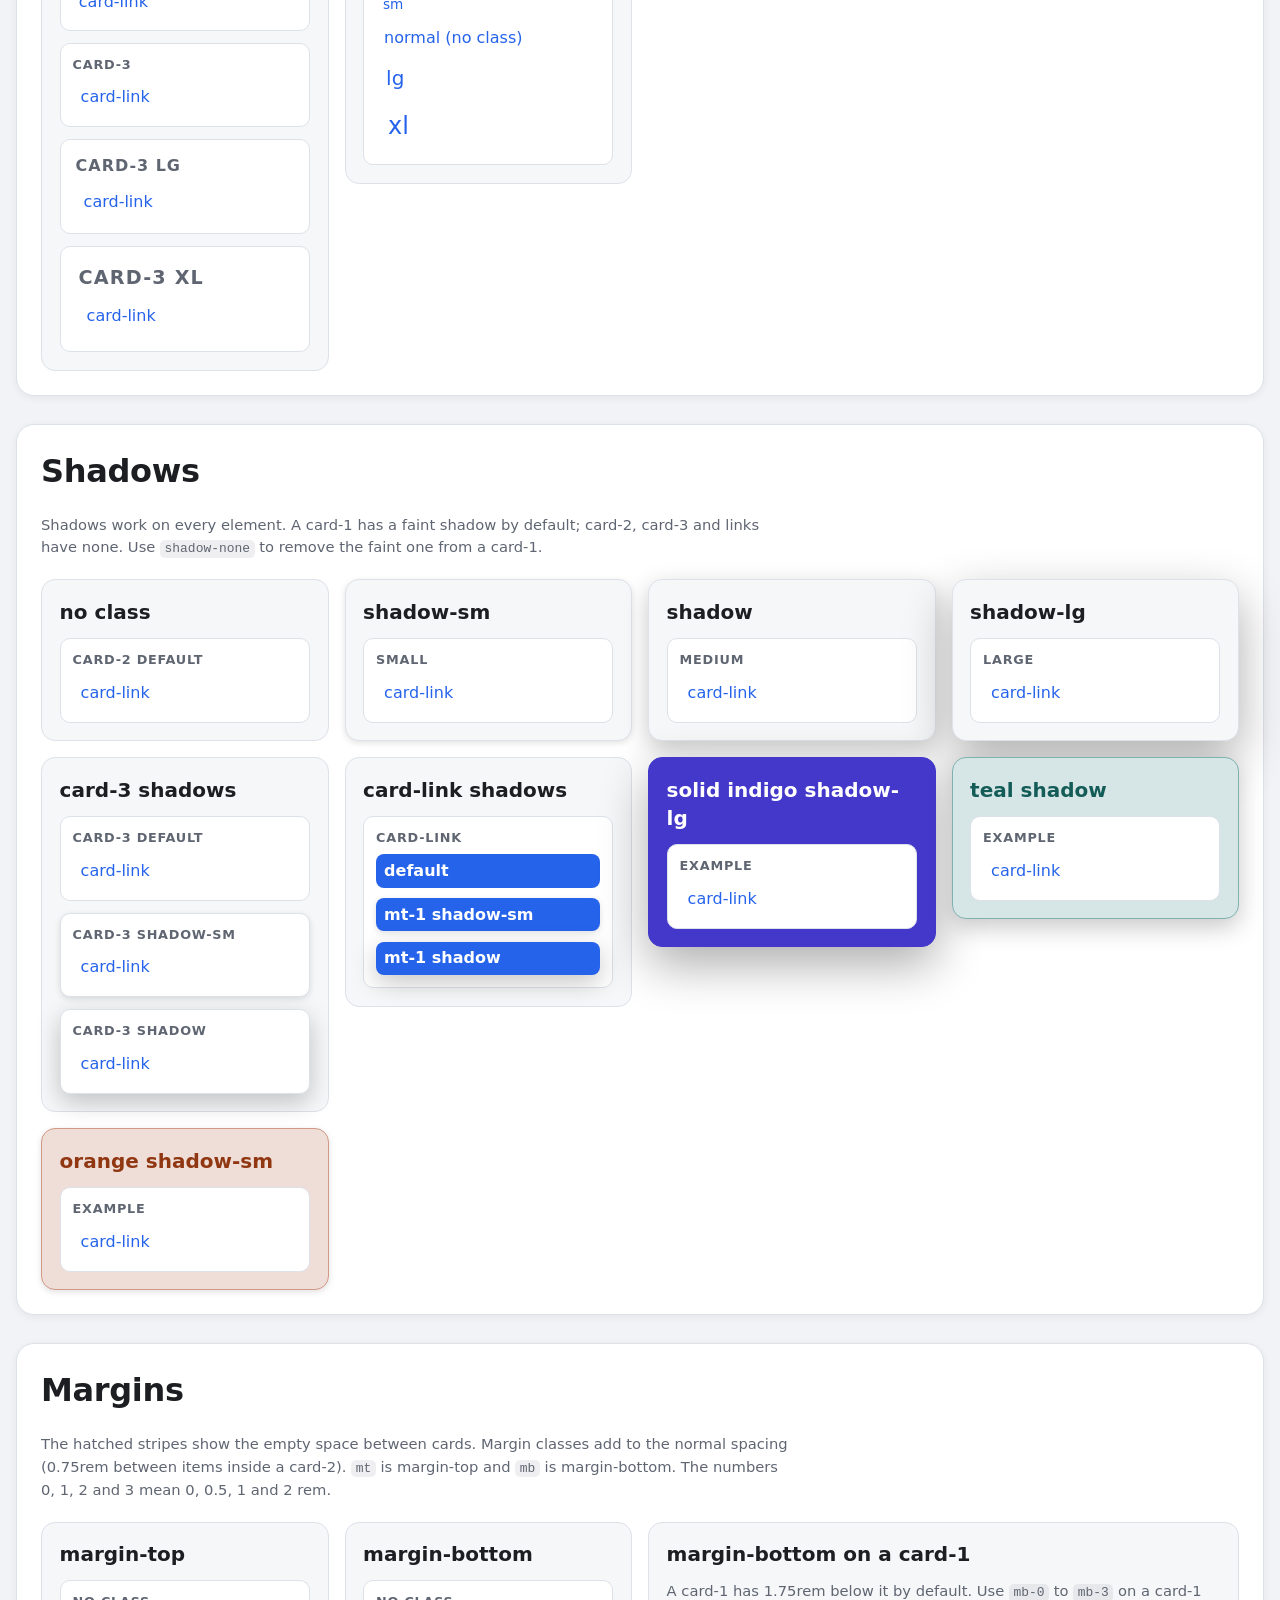
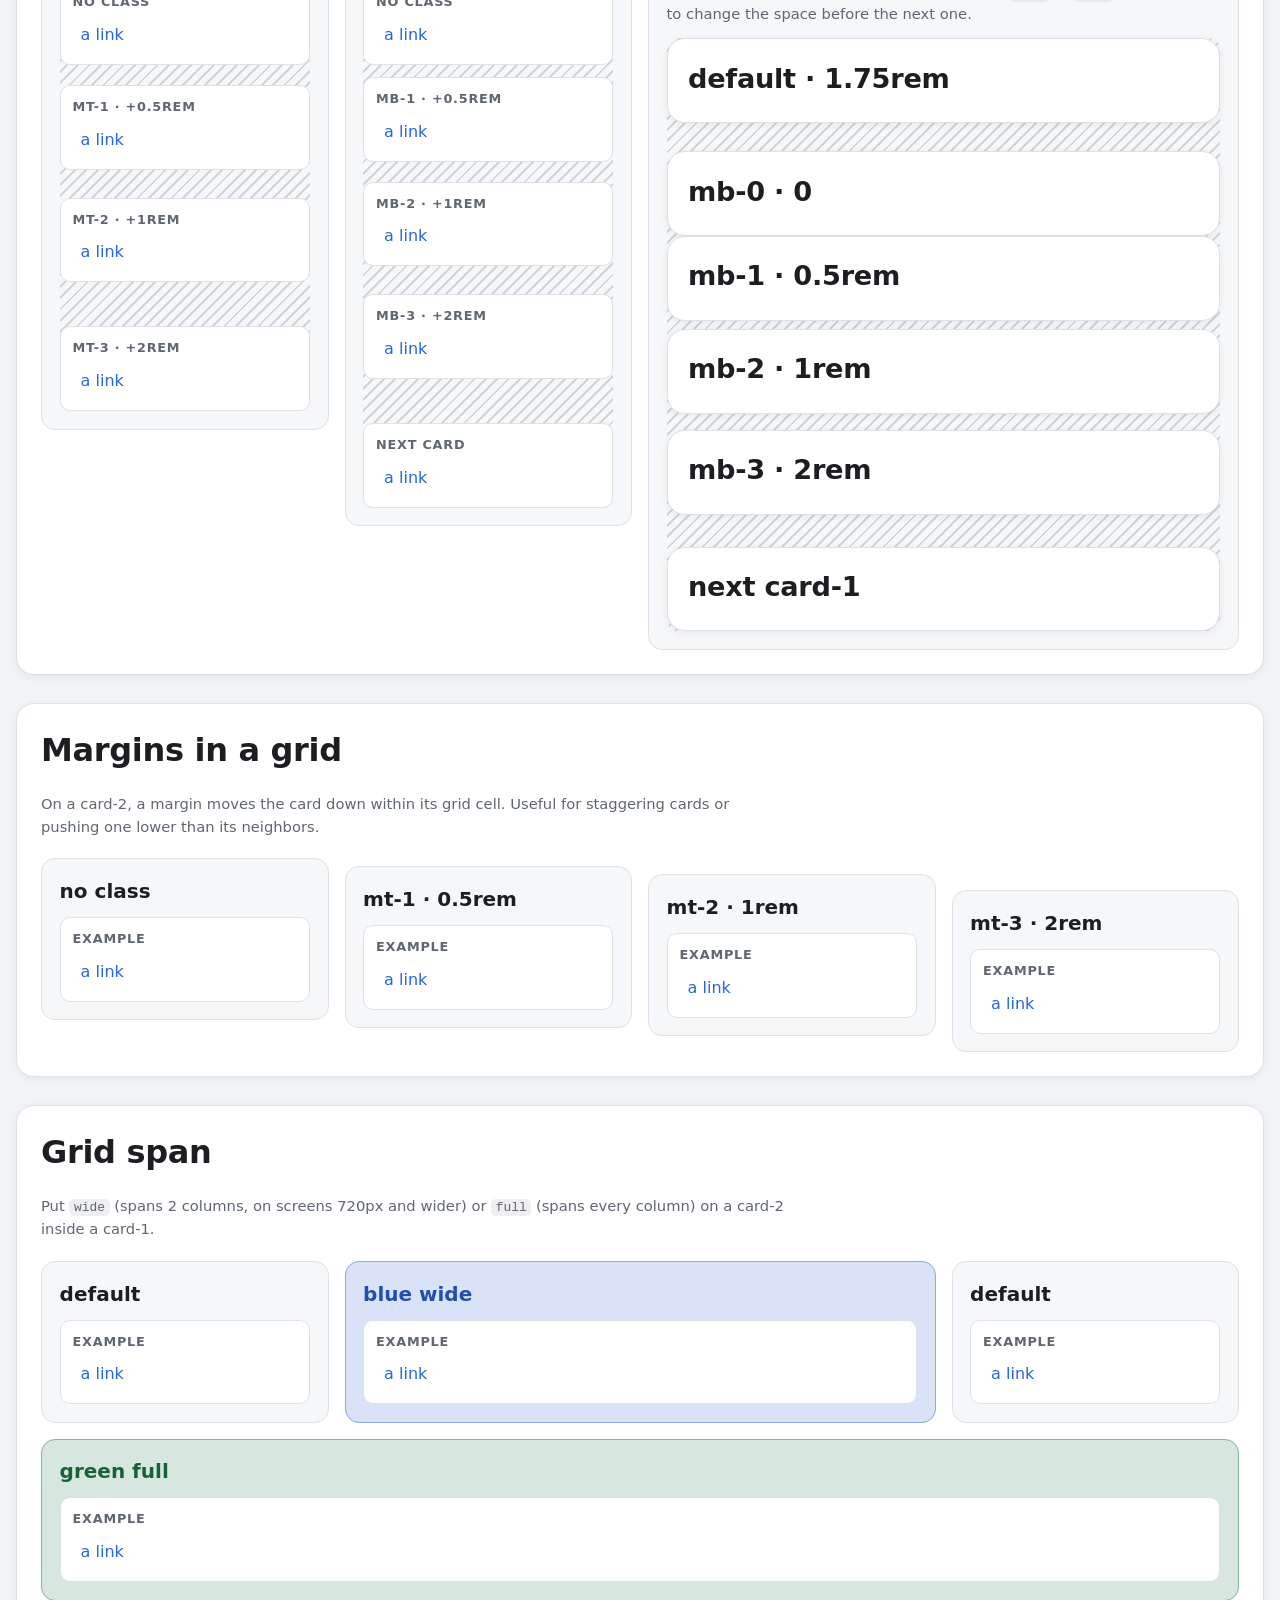
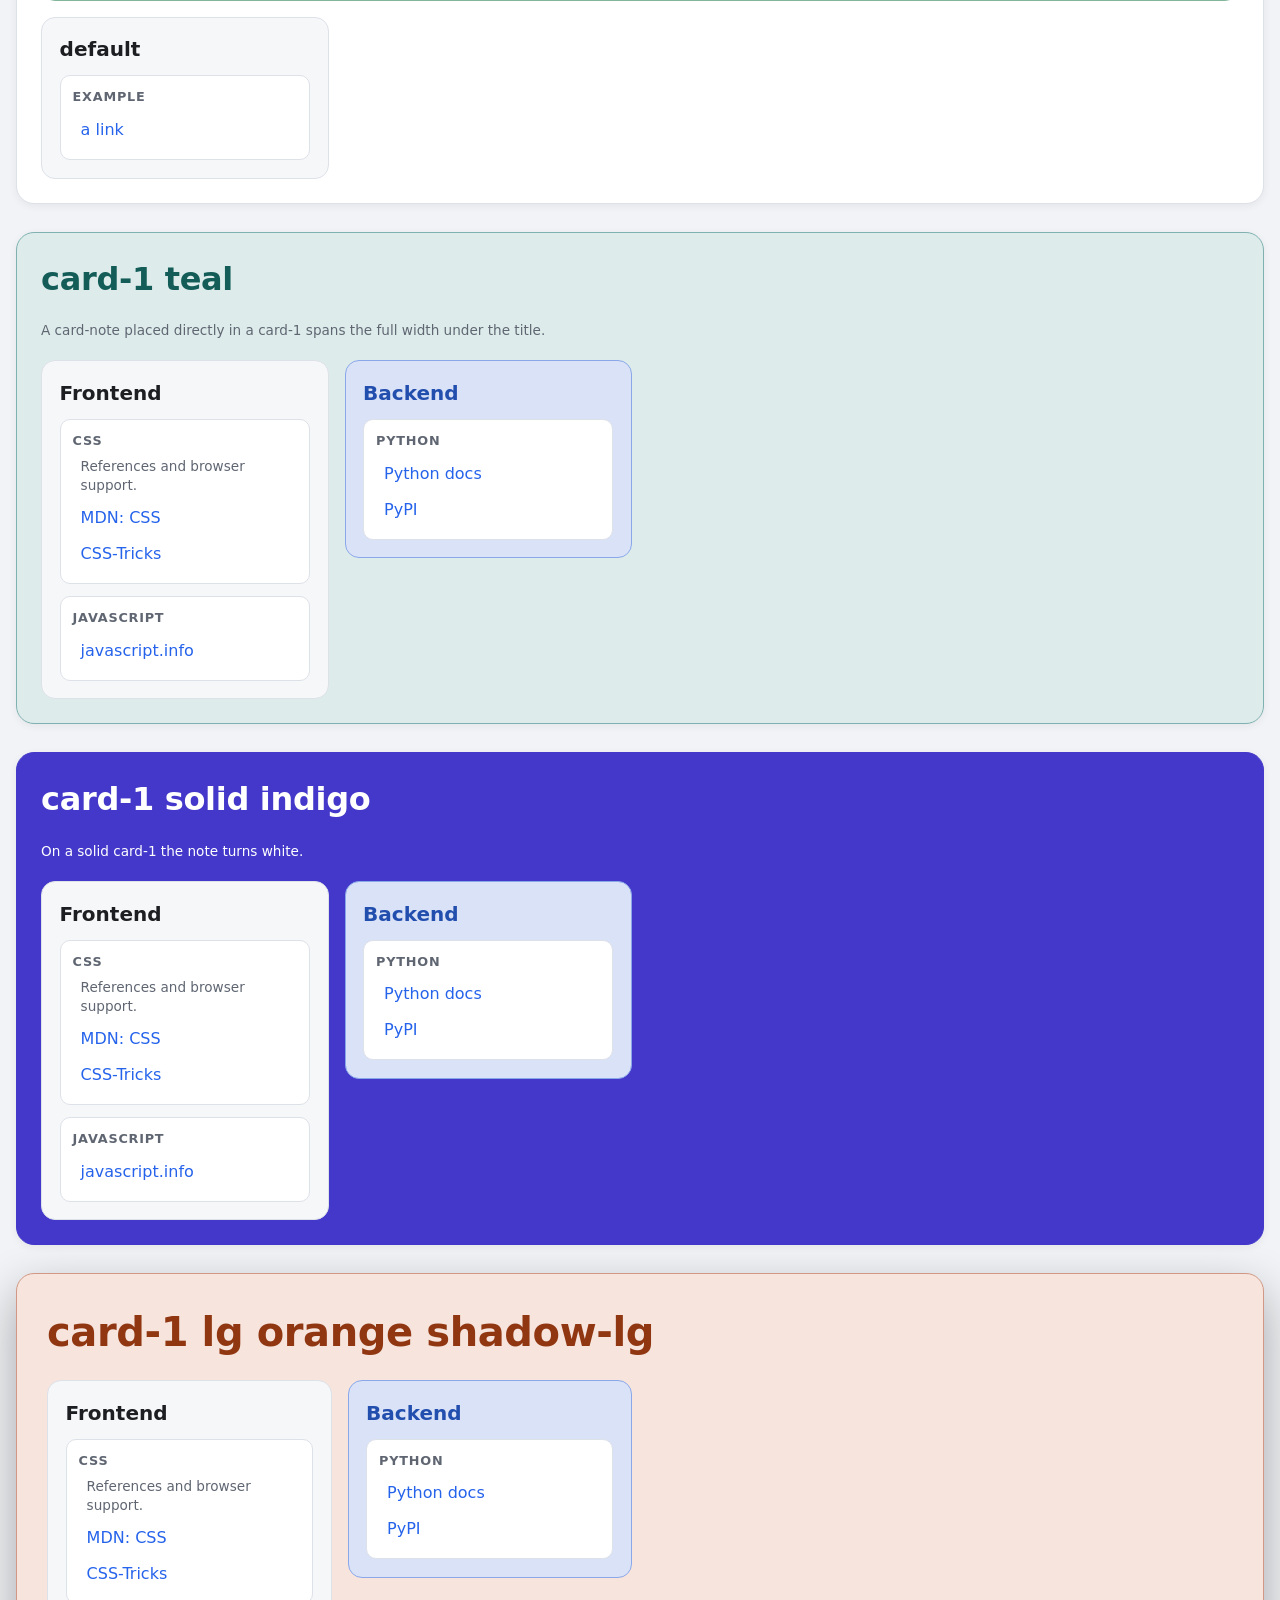
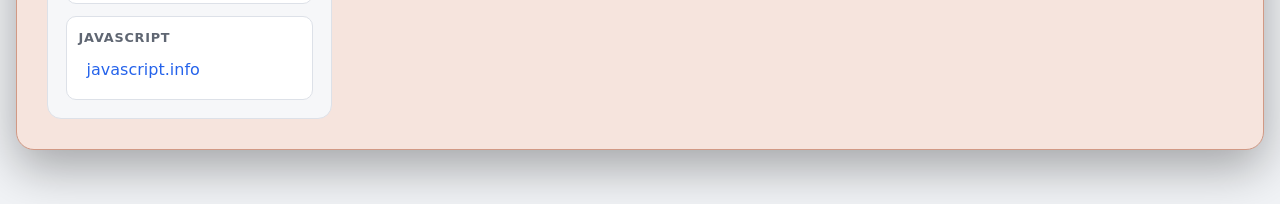
==== commit 0bbb242b: "Update navigation links and styles in reference page" ====
--- a/favorite-links-reference.html
+++ b/favorite-links-reference.html
@@ -14,12 +14,14 @@
          .card-2     medium card, in a grid inside a .card-1
          .card-3     small card, inside a .card-2
          .card-link  an individual link (put it on an <a>)
+         .card-note  small, subtle overview text (put it on a <p>,
+                     inside any card, usually a .card-3)
 
        Titles are plain headings placed directly inside each card:
          .card-1 > h2     .card-2 > h3     .card-3 > h4
 
-       MODIFIERS: add them next to a base class (work on all 4
-       base classes unless noted; combine as many as you like)
+       MODIFIERS: add them next to a base class (work on all base
+       classes unless noted; combine as many as you like)
 
          Color    red rose pink magenta purple indigo blue sky cyan teal
                   green lime yellow amber orange brown gray slate
@@ -38,6 +40,7 @@
          <div class="card-2 green wide"> ... </div>
          <a class="card-link red solid lg" href="...">Link</a>
          <a class="card-link tint" style="--tint:#ff6600" href="...">Link</a>
+         <p class="card-note">A short overview of what is in this card.</p>
        ========================================================== */
 
     :root {
@@ -90,7 +93,7 @@
          --tint   the color            --k       1 = tinted, 0 = not
          --s      size scale           --tint-fg readable text version of the tint
        ========================================================== */
-    .card-1, .card-2, .card-3, .card-link {
+    .card-1, .card-2, .card-3, .card-link, .card-note {
       --tint: var(--accent-solid);
       --tint-fg: color-mix(in srgb, var(--tint) 70%, var(--text));
       --k: 0;
@@ -101,7 +104,7 @@
 
     /* dark mode: lighten tinted text so every color keeps good contrast (WCAG AA) */
     @media (prefers-color-scheme: dark) {
-      .card-1, .card-2, .card-3, .card-link {
+      .card-1, .card-2, .card-3, .card-link, .card-note {
         --tint-fg: color-mix(in srgb, var(--tint) 45%, var(--text));
       }
     }
@@ -193,6 +196,25 @@
     .card-link:focus-visible {
       outline: 2px solid var(--accent);
       outline-offset: 2px;
+    }
+
+    /* ---------- Overview text (a <p> inside any card) ---------- */
+    .card-note {
+      margin: 0 0 0.25rem;
+      padding: 0 calc(0.5rem * var(--s));              /* lines up with the link text */
+      font-size: calc(0.85rem * var(--s));             /* smaller than links (1rem) */
+      line-height: 1.4;
+      color: color-mix(in srgb, var(--tint-fg) calc(var(--k) * 100%), var(--muted));
+      overflow-wrap: anywhere;
+    }
+
+    .card-1 > .card-note {
+      grid-column: 1 / -1;                             /* spans the whole card, like the title */
+    }
+
+    .card-1 > .card-note,
+    .card-2 > .card-note {
+      padding-inline: 0;                               /* line up with the card's title instead */
     }
 
     /* ==========================================================
@@ -251,6 +273,11 @@
       background: rgb(255 255 255 / 0.2);
     }
 
+    /* overview text inside a solid card turns white too */
+    .solid > .card-note {
+      color: #fff;
+    }
+
     /* ---------- Sizes ---------- */
     .sm { --s: 0.85; }
     .lg { --s: 1.25; }
@@ -324,7 +351,7 @@
     <h1>Favorite links: style reference</h1>
     <p>Every base class and modifier on one page. Each example is labeled with the classes it uses, so you can copy them straight into your own cards and links. Colors follow your system's light or dark setting.</p>
     <nav class="ref-nav">
-      <a class="card-link" href="#how">How it works</a><a class="card-link" href="#colors">Colors</a><a class="card-link" href="#custom">Any color</a><a class="card-link" href="#sizes">Sizes</a><a class="card-link" href="#shadows">Shadows</a><a class="card-link" href="#margins">Margins</a><a class="card-link" href="#grid-margins">Margins in a grid</a><a class="card-link" href="#layout">Grid span</a><a class="card-link" href="#card1">card-1 variants</a>
+      <a class="card-link" href="#how">How it works</a><a class="card-link" href="#notes">Overview text</a><a class="card-link" href="#colors">Colors</a><a class="card-link" href="#custom">Any color</a><a class="card-link" href="#sizes">Sizes</a><a class="card-link" href="#shadows">Shadows</a><a class="card-link" href="#margins">Margins</a><a class="card-link" href="#grid-margins">Margins in a grid</a><a class="card-link" href="#layout">Grid span</a><a class="card-link" href="#card1">card-1 variants</a>
     </nav>
   </header>
 
@@ -340,6 +367,7 @@
         <p class="ref-note"><code>card-2</code> Medium card in a grid inside a card-1. Title is an <code>&lt;h3&gt;</code>.</p>
         <p class="ref-note"><code>card-3</code> Small card inside a card-2. Title is an <code>&lt;h4&gt;</code>.</p>
         <p class="ref-note"><code>card-link</code> One link. Goes on an <code>&lt;a&gt;</code>.</p>
+        <p class="ref-note"><code>card-note</code> Small, subtle overview text. Goes on a <code>&lt;p&gt;</code>.</p>
       </div>
     </div>
 
@@ -378,6 +406,65 @@
     </div>
   </div>
 
+  <div class="card-1" id="notes">
+    <h2>Overview text</h2>
+    <p class="ref-note"><code>card-note</code> goes on a <code>&lt;p&gt;</code> inside any card, usually a card-3 right under its title. It is smaller (0.85rem) and more muted than the links. Size, color and margin modifiers work on it too.</p>
+    <div class="card-2">
+      <h3>Links only</h3>
+      <div class="card-3">
+        <h4>CSS</h4>
+        <a class="card-link" href="#">MDN: CSS</a>
+        <a class="card-link" href="#">CSS-Tricks</a>
+      </div>
+    </div>
+    <div class="card-2">
+      <h3>With card-note</h3>
+      <div class="card-3">
+        <h4>CSS</h4>
+        <p class="card-note">Docs and references I check most often.</p>
+        <a class="card-link" href="#">MDN: CSS</a>
+        <a class="card-link" href="#">CSS-Tricks</a>
+      </div>
+    </div>
+    <div class="card-2">
+      <h3>Longer text</h3>
+      <div class="card-3">
+        <h4>CSS</h4>
+        <p class="card-note">A longer overview wraps onto several lines and stays out of the way. It is smaller and quieter than the links below it, so the links remain the main thing you notice.</p>
+        <a class="card-link" href="#">MDN: CSS</a>
+        <a class="card-link" href="#">CSS-Tricks</a>
+      </div>
+    </div>
+    <div class="card-2">
+      <h3>Sizes</h3>
+      <div class="card-3">
+        <h4>sm, normal, lg</h4>
+        <p class="card-note sm">sm: small overview text</p>
+        <p class="card-note">Normal overview text</p>
+        <p class="card-note lg">lg: large overview text</p>
+      </div>
+    </div>
+    <div class="card-2">
+      <h3>Colors</h3>
+      <div class="card-3">
+        <h4>card-note + color</h4>
+        <p class="card-note blue">blue</p>
+        <p class="card-note green">green</p>
+        <p class="card-note red">red</p>
+        <p class="card-note purple">purple</p>
+        <p class="card-note tint" style="--tint:#ff6600">tint: any color</p>
+      </div>
+    </div>
+    <div class="card-2 solid teal">
+      <h3>card-2 solid teal</h3>
+      <p class="card-note">A note placed directly in a solid card turns white.</p><div class="card-3">
+        <h4>Inside a plain card-3</h4>
+        <p class="card-note">Here it stays muted.</p>
+        <a class="card-link" href="#">a link</a>
+      </div>
+    </div>
+  </div>
+
   <div class="card-1" id="colors">
     <h2>Colors</h2>
     <p class="ref-note">Add a color name next to any base class. Cards get a tinted background, border and title; links get colored text on a light background. Add <code>solid</code> for a filled look with white text. The card titles below use the plain card-2 color; the inner cards and links show the other combinations.</p>
@@ -888,10 +975,12 @@
 
   <div class="card-1 teal" id="card1">
     <h2>card-1 teal</h2>
+    <p class="card-note">A card-note placed directly in a card-1 spans the full width under the title.</p>
     <div class="card-2">
       <h3>Frontend</h3>
       <div class="card-3">
         <h4>CSS</h4>
+        <p class="card-note">References and browser support.</p>
         <a class="card-link" href="#">MDN: CSS</a>
         <a class="card-link" href="#">CSS-Tricks</a>
       </div><div class="card-3">
@@ -911,10 +1000,12 @@
 
   <div class="card-1 solid indigo">
     <h2>card-1 solid indigo</h2>
+    <p class="card-note">On a solid card-1 the note turns white.</p>
     <div class="card-2">
       <h3>Frontend</h3>
       <div class="card-3">
         <h4>CSS</h4>
+        <p class="card-note">References and browser support.</p>
         <a class="card-link" href="#">MDN: CSS</a>
         <a class="card-link" href="#">CSS-Tricks</a>
       </div><div class="card-3">
@@ -934,10 +1025,12 @@
 
   <div class="card-1 lg orange shadow-lg">
     <h2>card-1 lg orange shadow-lg</h2>
+    
     <div class="card-2">
       <h3>Frontend</h3>
       <div class="card-3">
         <h4>CSS</h4>
+        <p class="card-note">References and browser support.</p>
         <a class="card-link" href="#">MDN: CSS</a>
         <a class="card-link" href="#">CSS-Tricks</a>
       </div><div class="card-3">
